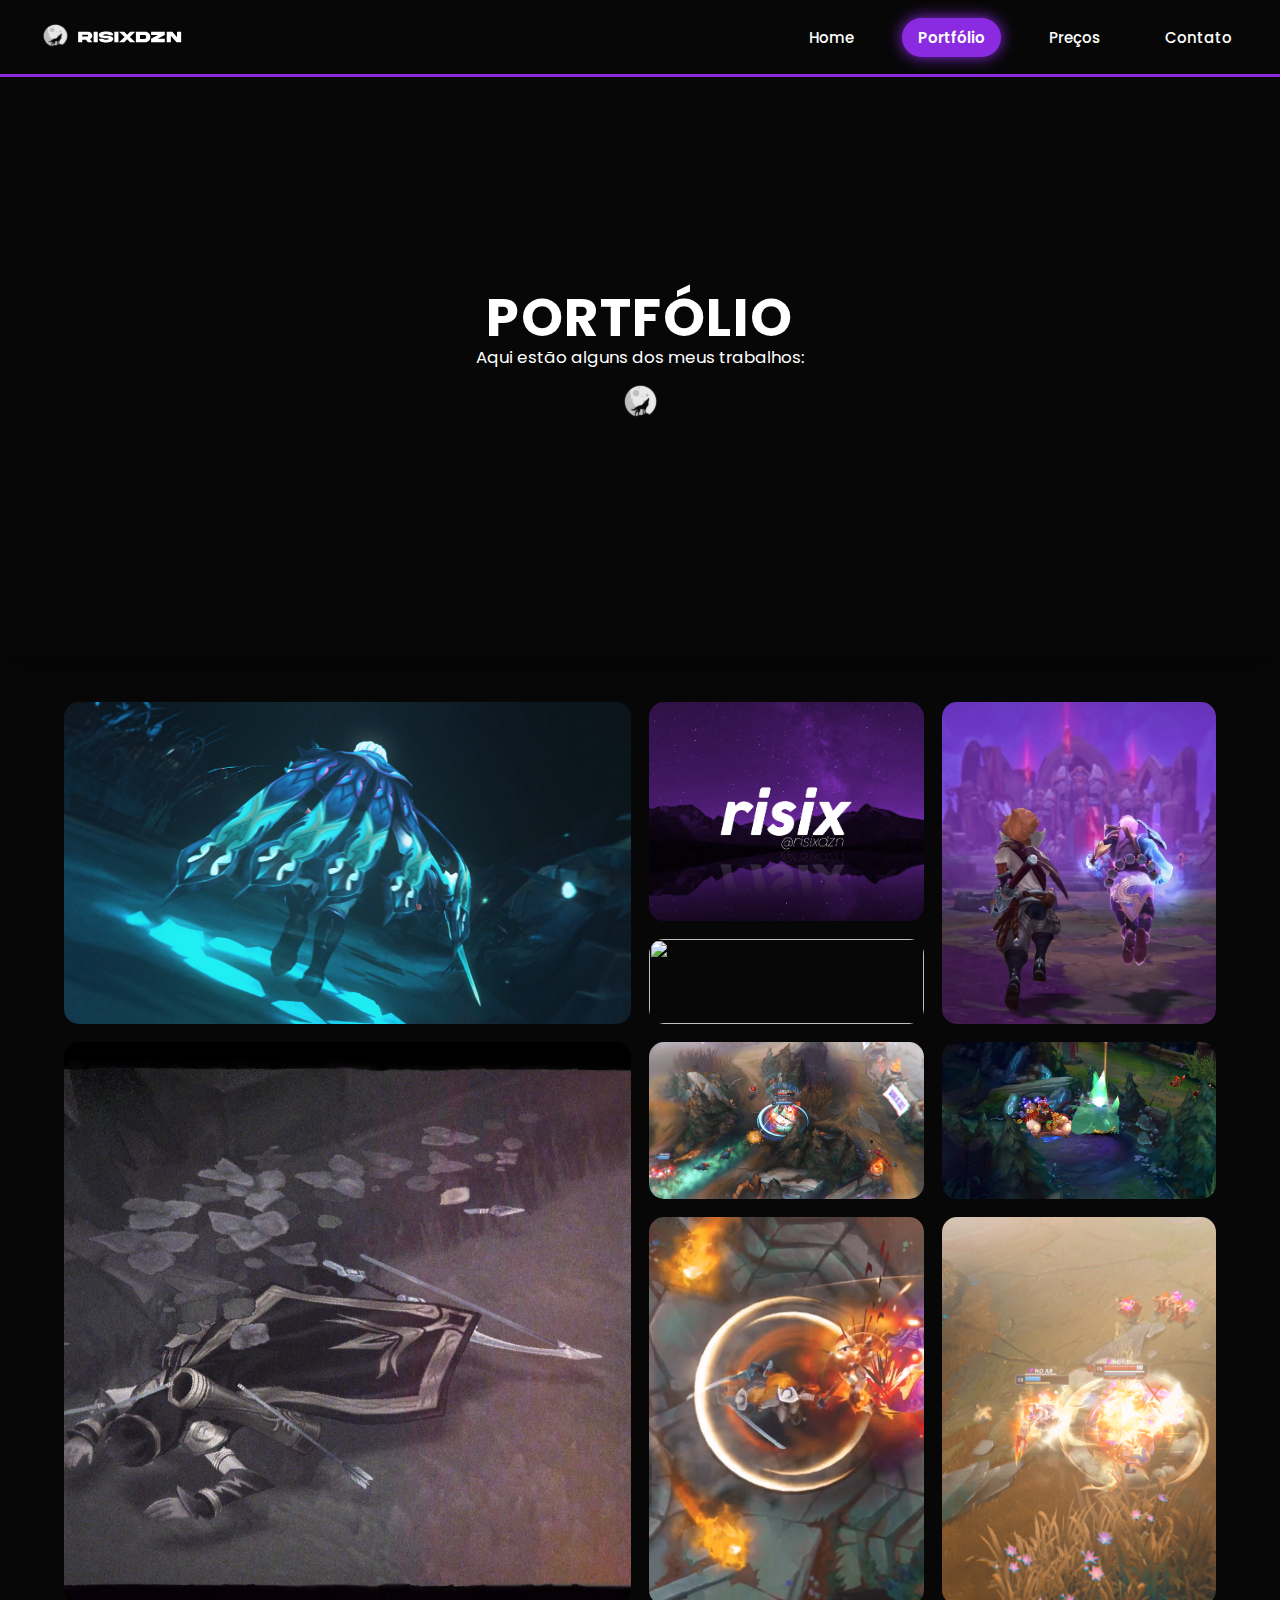
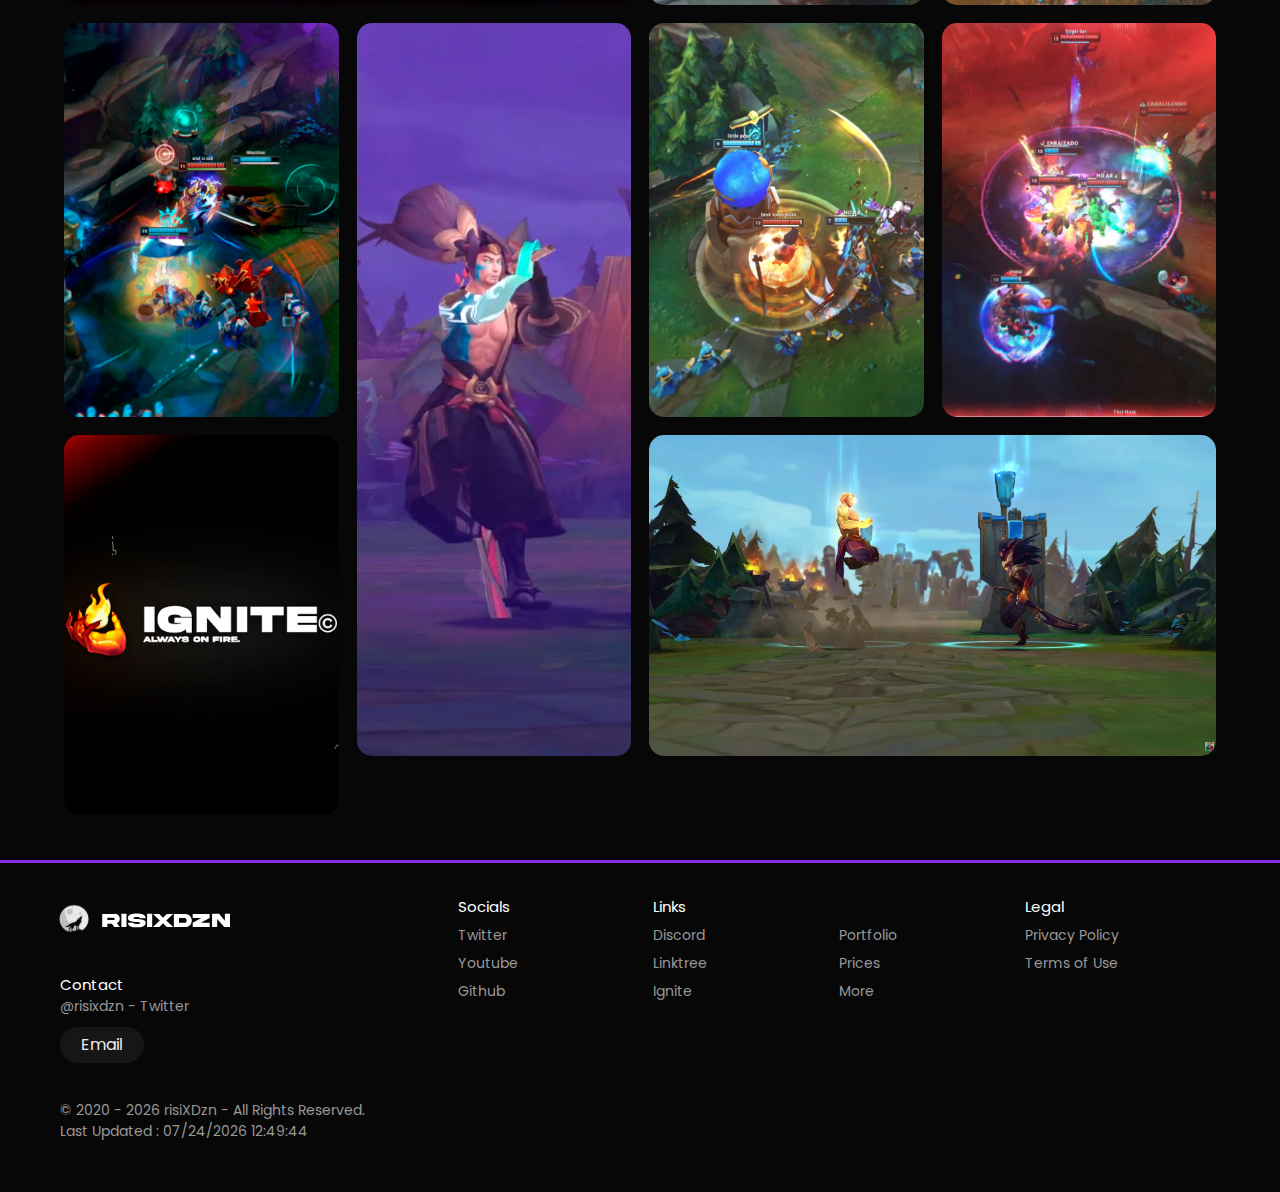
==== index.html @ 8a3dd675 "portfolio full" ====
<!DOCTYPE html>
<html lang="en">
<head>
    <meta charset="UTF-8" />
    <meta name="viewport" content="width=device-width, initial-scale=1.0" />
    <title>Portfolio - Ricardo Amorim</title>
    <link rel="shortcut icon" type="image/png" href="Imgs-portfolio/favicon.png">
    <link rel="stylesheet" href="portfoliostyle.css"/>
    <link rel="stylesheet" href="https://cdnjs.cloudflare.com/ajax/libs/ionicons/2.0.1/css/ionicons.min.css">
    <script src="https://kit.fontawesome.com/53a67ba7bc.js" crossorigin="anonymous"></script>
</head>
<body>

  <!--nav-->
	<header>
        <nav>
            <div class="container">
                <img class="headerimg" src="Imgs-portfolio/Logo.svg">
    
                <div class="menu">
                    <a href="https://risixdzn.github.io/home">Home</a>
                    <a href="https://risixdzn.github.io/portfolio.html" class="is-active">Portfólio</a>
                    <a href="#">Preços</a>
                    <a href="https://twitter.com/risixdzn" target="_blank">Contato</a>
                </div>
                                
                <button class="hamburger">
                    <span></span>
                    <span></span>
                    <span></span>
                </button>
            </div>        
        </nav>  
    </header>

    <nav class="mobile-nav">
        <a href="https://risixdzn.github.io/home">Home</a>
        <a href="https://risixdzn.github.io/portfolio">Portfólio</a>
        <a href="#">Preços</a>
        <a href="https://twitter.com/risixdzn" target="_blank">Contato</a>
    </nav>   

    <script src="main.js"></script> 	

  <!--title-->  
	<div class="main">		
    <div class="titleportfolio">
      <div class="titleportfolio-width">
        <h1>PORTFÓLIO</h1>
        <p>Aqui estão alguns dos meus trabalhos:</p>
        <img class="logo-gallery" src="Imgs-portfolio/logolua.svg">
      </div>      
    </div>   
		
    <!--gallery-->
    <div class="gallery">
			<div class="img">	        
          <img src="Imgs-portfolio/imgs-update/talon.png"/>	

      <div class="img-overlay">                    
          <div class="img-description">           
              <a class="titulo-imgdesc" href="../portfolio/pages/talon.html">Clip&nbspPara&nbspTwitter&nbsp-&nbspCompleto</a>                                          
          </div>
      </div>	
			</div>

			<div class="img">
				<img src="Imgs-portfolio/imgs-update/intro.png" />
				
        <div class="img-overlay">                    
          <div class="img-description">           
              <a class="titulo-imgdesc" href="../portfolio/pages/intro.html">Intro&nbspde&nbspDivulgação</a>                                          
          </div>
        </div>	
			</div>
			<div class="img">
				<img src="Imgs-portfolio/imgs-update/buzzkill.png" />

				<div class="img-overlay">                    
          <div class="img-description">           
              <a class="titulo-imgdesc" href="../portfolio/pages/buzzkill.html">Lee&nbspSin&nbspx&nbspYasuo&nbspMontage</a>                                          
          </div>
        </div>	
			</div>
			<div class="img">
				<img src="Imgs-portfolio/imgs-update/ignite.png"/>

				<div class="img-overlay">                    
          <div class="img-description">           
              <a class="titulo-imgdesc" href="../portfolio/pages/ignite.html">Ignite</a>                                          
          </div>
        </div>	
			</div>
			<div class="img">
				<img src="Imgs-portfolio/imgs-update/leeashe.png" />

				<div class="img-overlay">                    
          <div class="img-description">           
              <a class="titulo-imgdesc" href="../portfolio/pages/leeashe.html">Clip&nbspcom&nbspOverlays</a>                                          
          </div>
        </div>
			</div>
			<div class="img">
				<img src="Imgs-portfolio/imgs-update/cleansad.png" />

				<div class="img-overlay">                    
          <div class="img-description">           
              <a class="titulo-imgdesc" href="../portfolio/pages/cleansad.html">Montage&nbsp-&nbspClean</a>                                          
          </div>
        </div>
			</div>
			<div class="img">
				<img src="Imgs-portfolio/imgs-update/gameplay.png" />

				<div class="img-overlay">                    
          <div class="img-description">           
              <a class="titulo-imgdesc" href="../portfolio/pages/gameplay.html">Gameplay</a>                                          
          </div>
        </div>
			</div>
			<div class="img">
				<img src="Imgs-portfolio/imgs-update/twitterclean.png" />

				<div class="img-overlay">                    
          <div class="img-description">           
              <a class="titulo-imgdesc" href="../portfolio/pages/twitterclean.html">Twitter&nbsp-&nbspClean</a>                                          
          </div>
        </div>
			</div>
			<div class="img">
				<img src="Imgs-portfolio/imgs-update/cutsmata2cortado.png" />

				<div class="img-overlay">                    
          <div class="img-description">           
              <a class="titulo-imgdesc" href="../portfolio/pages/cutsmata2.html">Twitter&nbspClip&nbsp-&nbspCompleto</a>                                          
          </div>
        </div>
			</div>
			<div class="img">
				<img src="Imgs-portfolio/imgs-update/redzed cortado.png" />

				<div class="img-overlay">                    
          <div class="img-description">           
              <a class="titulo-imgdesc" href="../portfolio/pages/redzed.html">Twitter&nbsp-&nbspClip&nbspHardtrap</a>                                          
          </div>
        </div>
			</div>
			<div class="img">
				<img src="Imgs-portfolio/imgs-update/yungbudacortado.png" />

				<div class="img-overlay">                    
          <div class="img-description">           
              <a class="titulo-imgdesc" href="../portfolio/pages/yungbuda.html">Highlights&nbsp-&nbspClean</a>                                          
          </div>
        </div>
			</div>
			<div class="img">
				<img src="Imgs-portfolio/imgs-update/brek cortado.png" />

				<div class="img-overlay">                    
          <div class="img-description">           
              <a class="titulo-imgdesc" href="../portfolio/pages/brek2min.html">Montage&nbsp-&nbspClean&nbsp2m</a>                                          
          </div>
        </div>
			</div>
			<div class="img">
				<img src="Imgs-portfolio/imgs-update/blueberries.png" />

				<div class="img-overlay">                    
          <div class="img-description">           
              <a class="titulo-imgdesc" href="../portfolio/pages/blueberries.html">Highlights&nbsp-&nbspClean</a>                                          
          </div>
        </div>
			</div>
			<div class="img">
				<img src="Imgs-portfolio/imgs-update/linzcortado.png" />

				<div class="img-overlay">                    
          <div class="img-description">           
              <a class="titulo-imgdesc" href="../portfolio/pages/linz.html">Montage&nbsp-&nbspClean&nbsp2m</a>                                          
          </div>
        </div>
			</div>
			<div class="img">
				<img src="Imgs-portfolio/imgs-update/identigniteCortado.png" />

				<div class="img-overlay">                    
          <div class="img-description">           
              <a class="titulo-imgdesc" href="../portfolio/pages/identignite.html">Ident&nbsp-&nbspClean</a>                                          
          </div>
        </div>
			</div>
		</div>
	</div>

  <!-- footer -->

  <footer class="footer">
    <div class="footer__addr">
      <img class="imgfooter" src="Imgs-portfolio/Logo.svg" alt="risiXDzn©">
          
      <h2>Contact</h2>
      
      <address>
        @risixdzn - Twitter <i class="fa fa-twitter"></i><br>
            
        <a class="footer__btn" href="mailto:contatorisix@gmail.com">Email</a>
      </address>
    </div>
    
    <ul class="footer__nav">
      <li class="nav__item">
        <h2 class="nav__title">Socials</h2>
  
        <ul class="nav__ul">
          <li>
            <i class="fa fa-twitter"></i><a href="https://twitter.com/risixdzn" target="_blank">  Twitter</a>
          </li>
  
          <li>
            <i class="fa fa-youtube"></i><a href="https://www.youtube.com/channel/UCNe8csUeNdFj8psI4Ydz3KQ" target="_blank">  Youtube</a>
          </li>
              
          <li>
            <i class="fa fa-github"></i><a href="https://github.com/risixdzn" target="_blank">  Github</a>
          </li>
        </ul>
      </li>
      
      <li class="nav__item nav__item--extra">
        <h2 class="nav__title">Links</h2>
        
        <ul class="nav__ul nav__ul--extra">
          <li>
            <i class="fa-brands fa-discord"></i><a href="https://discord.gg/invite/8nvG4Ng3Sr" target="_blank">  Discord</a>
          </li>
          
          <li>
            <i class="fa-solid fa-tree"></i><a href="https://linktr.ee/risiXDzn">  Linktree</a>
          </li>
          
          <li>
            <i class="fa-solid fa-fire-flame-curved"></i></i><a href="https://twitter.com/ignitelolbr">  Ignite</a>
          </li>
          
          <li>
            <i class="fa-solid fa-book"></i><a href="https://risixdzn.github.io/portfolio">  Portfolio</a>
          </li>
          
          <li>
            <i class="fa-brands fa-bitcoin"></i><a href="#">  Prices</a>
          </li>
          
          <li>
            <i class="fa-solid fa-plus"></i><a href="#">  More</a>
          </li>
        </ul>
      </li>
      
      <li class="nav__item">
        <h2 class="nav__title">Legal</h2>
        
        <ul class="nav__ul">
          <li>
            <a href="https://www.privacypolicygenerator.info/live.php?token=VXlY9cJBSzZf07msPmkQh5xkyJBiWQnI">Privacy Policy</a>
          </li>
          
          <li>
            <a href="https://www.termsandconditionsgenerator.com/live.php?token=h1RxlxoUbOGpxW5FpBzpbRnW6Fr6gvZm">Terms of Use</a>
          </li>
          
          
        </ul>
      </li>
    </ul>
    
    <div class="legal">
      <script>
          document.write('&copy;' );
          document.write(' 2020 - ');
          document.write(new Date().getFullYear());
          document.write(' risiXDzn - All Rights Reserved.');
          document.write('<br/>Last Updated : ');
          document.write(document.lastModified);
      </script>              
    </div>
  </footer>

  <!-- footer end -->
</body>
</html>
---- portfoliostyle.css ----
@import url('https://fonts.googleapis.com/css2?family=Montserrat:wght@300;400&family=Poppins:wght@100;200;300;400;500;600;700;800;900&display=swap');
@import url('http://fonts.cdnfonts.com/css/akira-expanded');
@import url(//db.onlinewebfonts.com/c/ebb6d1e1e9255ac9ac77ce9793f6676d?family=Lulo+Clean);

*{
	margin:0;
	padding:0;	
}

:root{
    --primary: 	#8A2BE2;
    --primary-light:#8400ff71;
    --primary-dark: #11051b;
    --light: #EEEEEE;
    --dark: #070707;
    --dark2: #0c0c0c;
    --dark3: #161616;
}

* {
    margin: 0;
    padding: 0;
    box-sizing: border-box;
    
}

.container{
    max-width: 1280px;
    margin: 0 auto;
    display: flex;
    align-items: center;
    justify-content: space-between;
}

.headerimg{
    width: 150px;
}

.body{	
    position: relative;     
}

html body{
    max-width: 100%;
    overflow-x: hidden; 
	background-position: fixed;
	background-position: center;
    background-size: auto;
    background-repeat: no-repeat; 
	background-color: var(--dark);
	           
}

/*navbar*/

nav{
    position: fixed;
    top: 0;
    left: 0;
    right: 0;
    z-index: 99;
    background-color: var(--dark);
    padding: 15px 32px;
    border-bottom: 3px solid var(--primary)
}

.hamburger{
    display: block;
    position: relative;
    z-index: 1;

    user-select: none;

    appearance: none;
    border: none;
    outline: none;
    background: none;
    cursor: pointer;
}

.hamburger span{
    display: block;
    width: 33px;
    height: 4px;
    margin-bottom: 5px;
    position: relative;
    background-color: var(--light);
    border-radius: 6px;
    z-index: 1;

    transform-origin: 0 0;

    transition: 0.4s;
}

.hamburger:hover span:nth-child(2) {
    transform: translateX(10px);
    background-color: var(--primary);
}

.hamburger.is-active span:nth-child(1) {
    transform: translate(0px, -2px) rotate(45deg);
}

.hamburger.is-active span:nth-child(2) {
    opacity: 0;
    transform: translateX(15px);
}

.hamburger.is-active span:nth-child(3) {
    transform: translate(-3px, 3px) rotate(-45deg);
}

.hamburger.is-active:hover span {
    background-color: var(--primary);
}

.mobile-nav {    
    font-weight: 400;
    font-family: 'Poppins';
    font-style: normal;  
    position: fixed;
    top: 0;
    left: 100%;
    width: 100%;
    min-height: 100vh;
    display: block;
    z-index: 98;
    background-color: #212121d7;
    padding-top: 120px;      
    transition: 0.4s;   
}

.mobile-nav.is-active{
    left: 0;
}

.mobile-nav a{    
    display: block;
    width: 100%;
    max-width: 200px;
    margin: 0 auto 16px;
    text-align: center;        
    padding: 12px 16px;
    border-radius: 1px;
    background-color: #501888;
    transition: 0.4s;
    border-radius: 10px;

    color: #fff;
    text-decoration: none;   
    
    box-shadow: 0 0 0em var(--primary);
}

.mobile-nav a:hover{
    background-color: #6a21b3;
    box-shadow: 0 0 1em var(--primary);    
}

.menu{
    font-weight: 400;
    font-family: 'Poppins';
    font-style: normal;  
    font-size: 15px;
    display: none;
    flex: 1 1 0%;
    justify-content: flex-end;
    margin: 0 -16px;    
}

.menu a {
    color: #fff;
    margin: 0 16px;
    font-weight: 500;	
    text-decoration: none;
    transition: 0.4s;
    padding: 8px 16px;
    border-radius: 99px;
    box-shadow: 0 0 0em var(--primary);
}

.menu a.is-active{
    background-color: var(--primary);
    font-weight: 600;   
    box-shadow: 0 0 1em var(--primary);
}

.menu a:hover{
    background-color: var(--primary);    
}

.titleportfolio{         
    display: flex;
    justify-content: center;
    align-items: center;
    margin-top: -10vh;
    background-color: var(--dark);
    background-image: url(Imgs-portfolio/BG-Rloop-10sloop-cpct.gif);
    height: 70vh;
    color: #fff;    
    z-index: 101;    
    background-position: center;
    background-size: auto;
    background-repeat: no-repeat;  
    box-shadow: 0 0 2em rgba(0, 0, 0, 0.575);    
} 

.main{
	animation: transitionIn 0.75s;
  position: relative;
	margin-top: 13vh;
	height: 100%;
	width: 100%;
}
.main h1{
	position: relative;
	height: auto;
	width: 550px;
	left: 50%;
	font-family: 'Poppins';	
	transform: translateX(-50%);
	margin:5% 0 2% 0;
	text-align: center;
	font-size: 3.8em;
	font-weight: 700;
	letter-spacing: 1.5px;
	color:#ffffff;	
}



.main p{
	position: relative;
	height: auto;
	margin-top: -25px;
	width: 100%;
	font-family: 'Poppins';
	text-align: center;
	font-weight: 400;
	font-size: 1.2em;
	letter-spacing: 0px;
	color: rgb(255, 255, 255);
}

.logo-gallery{
	display: block;
  	margin-left: auto;
  	margin-right: auto;
}

.main .gallery{
	animation: transitionIn 0.75s;
  position: relative;
	height: auto;
	width: 90%;
	margin: auto;
	padding: 45px 0;
	display: grid;
	grid-template-columns: auto auto auto auto; /*i write auto four time because we want four rows*/
	grid-gap: 2vh;
	grid-auto-flow: dense;
}
.main .gallery .img{
	position: relative;
	height: 100%;
	width: 100%;
	overflow: hidden;	
	border-radius: 15px;
}


.main .gallery .img:first-child{
	grid-column-start: span 2;
	grid-row-start: span 2;
}
.main .gallery .img:nth-child(2n+3){
	grid-row-start: span 2;
}
.main .gallery .img:nth-child(4n+5){
	grid-column-start: span 2;
	grid-row-start: span 2;
}
.main .gallery .img:nth-child(6n+7){
	grid-row-start: span 1;
}
.main .gallery .img:nth-child(8n+9){
	grid-column-start: span 1;
	grid-row-start: span 1;
}

.main .gallery .img img{	
	height: 100%;
	width: 100%;
	object-fit: cover;	
	border-radius: 2px;
	transition: 0.3s ease-in-out;	
    filter: brightness(100%)		
}

.main .gallery .img:hover img{
    filter: brightness(50%)
}

.main .gallery .img .img-overlay{
	padding: 100%;
	transition: 0.5s;
	opacity: 0%;
}

.main .gallery .img .img-overlay:hover{	
	opacity: 100%;
}

.img-overlay{	
  font-family: 'Poppins';    
	font-size: 30px;
	color: #fff;
  font-weight: 00;
	filter: drop-shadow(0 0 5px rgba(0, 0, 0, 0.226));
	position: absolute;	
	float: left;
	top: 50%;
	left: 50%;
	transform: translate(-50%, -50%);
	opacity: 100%;	
}

.titulo-imgdesc{
    text-decoration: none;
    color: #fff;
    padding-top: 100vh;
    padding-bottom: 100vh;
    padding-left: 100vw;
    padding-right: 100vw;
}

/*footer start*/

*, *:before, *:after {
    box-sizing: border-box;
  }
  
  html {
    font-size: 100%;
  }
  
  body {
    font-family: acumin-pro, system-ui, sans-serif;
    margin: 0;
    display: grid;
    grid-template-rows: auto 1fr auto;
    font-size: 14px;
    background-color: #f4f4f4;
    align-items: start;
    min-height: 100vh;
  }
  
  .footer {
    display: flex;
    flex-flow: row wrap;
    padding: 30px 60px 50px 60px;
    color: #fff;
    background-color: var(--dark);
    border-top: 3px solid var(--primary);
    font-family: Poppins;
  }
  
  .footer > * {
    flex:  1 100%;
  }

  .imgfooter{
      margin-left: -15px;
  }
  
  .footer__addr {
    margin-right: 1.25em;
    margin-bottom: 2em;
  }
  
  .footer__logo {
    font-family: 'Pacifico', cursive;
    font-weight: 400;
    text-transform: lowercase;
    font-size: 1.5rem;
  }
  
  .footer__addr h2 {
    margin-top: 1.3em;
    font-size: 15px;
    font-weight: 400;
  }
  
  .nav__title {
    font-weight: 400;
    font-size: 15px;
  }
  
  .footer address {
    font-style: normal;
    color: #999;
  }
  
  .footer__btn {
    display: flex;
    align-items: center;
    justify-content: center;
    height: 36px;
    max-width: max-content;
    background-color: var(--dark3);
    border-radius: 100px;
    color: var(--light);
    line-height: 0;
    margin: 0.6em 0;
    font-size: 1rem;
    padding: 0 1.3em;
  }
  
  .footer ul {
    list-style: none;
    padding-left: 0;
  }
  
  .footer li {
    line-height: 2em;
  }
  
  .footer a {
    text-decoration: none;
  }
  
  .footer__nav {
    display: flex;
      flex-flow: row wrap;
  }
  
  .footer__nav > * {
    flex: 1 50%;
    margin-right: 1.25em;
  }
  
  .nav__ul a {
    color: #999;
  }
  
  .nav__ul--extra {
    column-count: 2;
    column-gap: 1.25em;
  }
  
  .legal {
    display: flex;
    flex-wrap: wrap;
    color: #999;
  }
    
  .legal__links {
    display: flex;
    align-items: center;
  }
  
  .heart {
    color: #2f2f2f;
  }
  
  @media screen and (min-width: 24.375em) {
    .legal .legal__links {
      margin-left: auto;
    }
  }
  
  @media screen and (min-width: 40.375em) {
    .footer__nav > * {
      flex: 1;
    }
    
    .nav__item--extra {
      flex-grow: 2;
    }
    
    .footer__addr {
      flex: 1 0px;
    }
    
    .footer__nav {
      flex: 2 0px;
    }
  }

/*footer end*/


@media only screen and (max-width: 768px){
	.main h1{
		font-size: 3em;
		width: 400px;
        line-height: 50px;
	}
	.main p{
		font-size: 1.2em;
	}
	.main .gallery{
		display: grid;
		
		grid-template-columns: auto auto auto;
	}
}
@media only screen and (max-width: 430px){
	.main h1{
		font-size: 1.2em;
		width: 300px;
	}
	.main p{
		font-size: 0.89em;
		
	}
	.main .gallery{
		display: block;
	}
	.main .gallery .img{
		display: block;
		width: 100%;
		height: 100%;
		margin:2% 0;
	}
	.main .gallery .img img{
		display: block;
		filter: brightness(1) grayscale(0);
	}
}

/*hamburger responsive */

@media (min-width: 760px) {
    .hamburger {
        display: none;
    }
    .menu{
        display: flex;
    }       
}

/* other responsive */
@media screen and (max-width:760px){
	.main p{
		margin-top: 5px;
	}

	.main .gallery{
		grid-gap: 1vh;
	}

    .img-overlay{
        font-size: 20px;
    }
}

@keyframes transitionIn{
  from{
      opacity: 0;
      transform: rotateX(-10deg);
  }

  to{
      opacity: 1;
      transform: rotateX(0);
  }
}
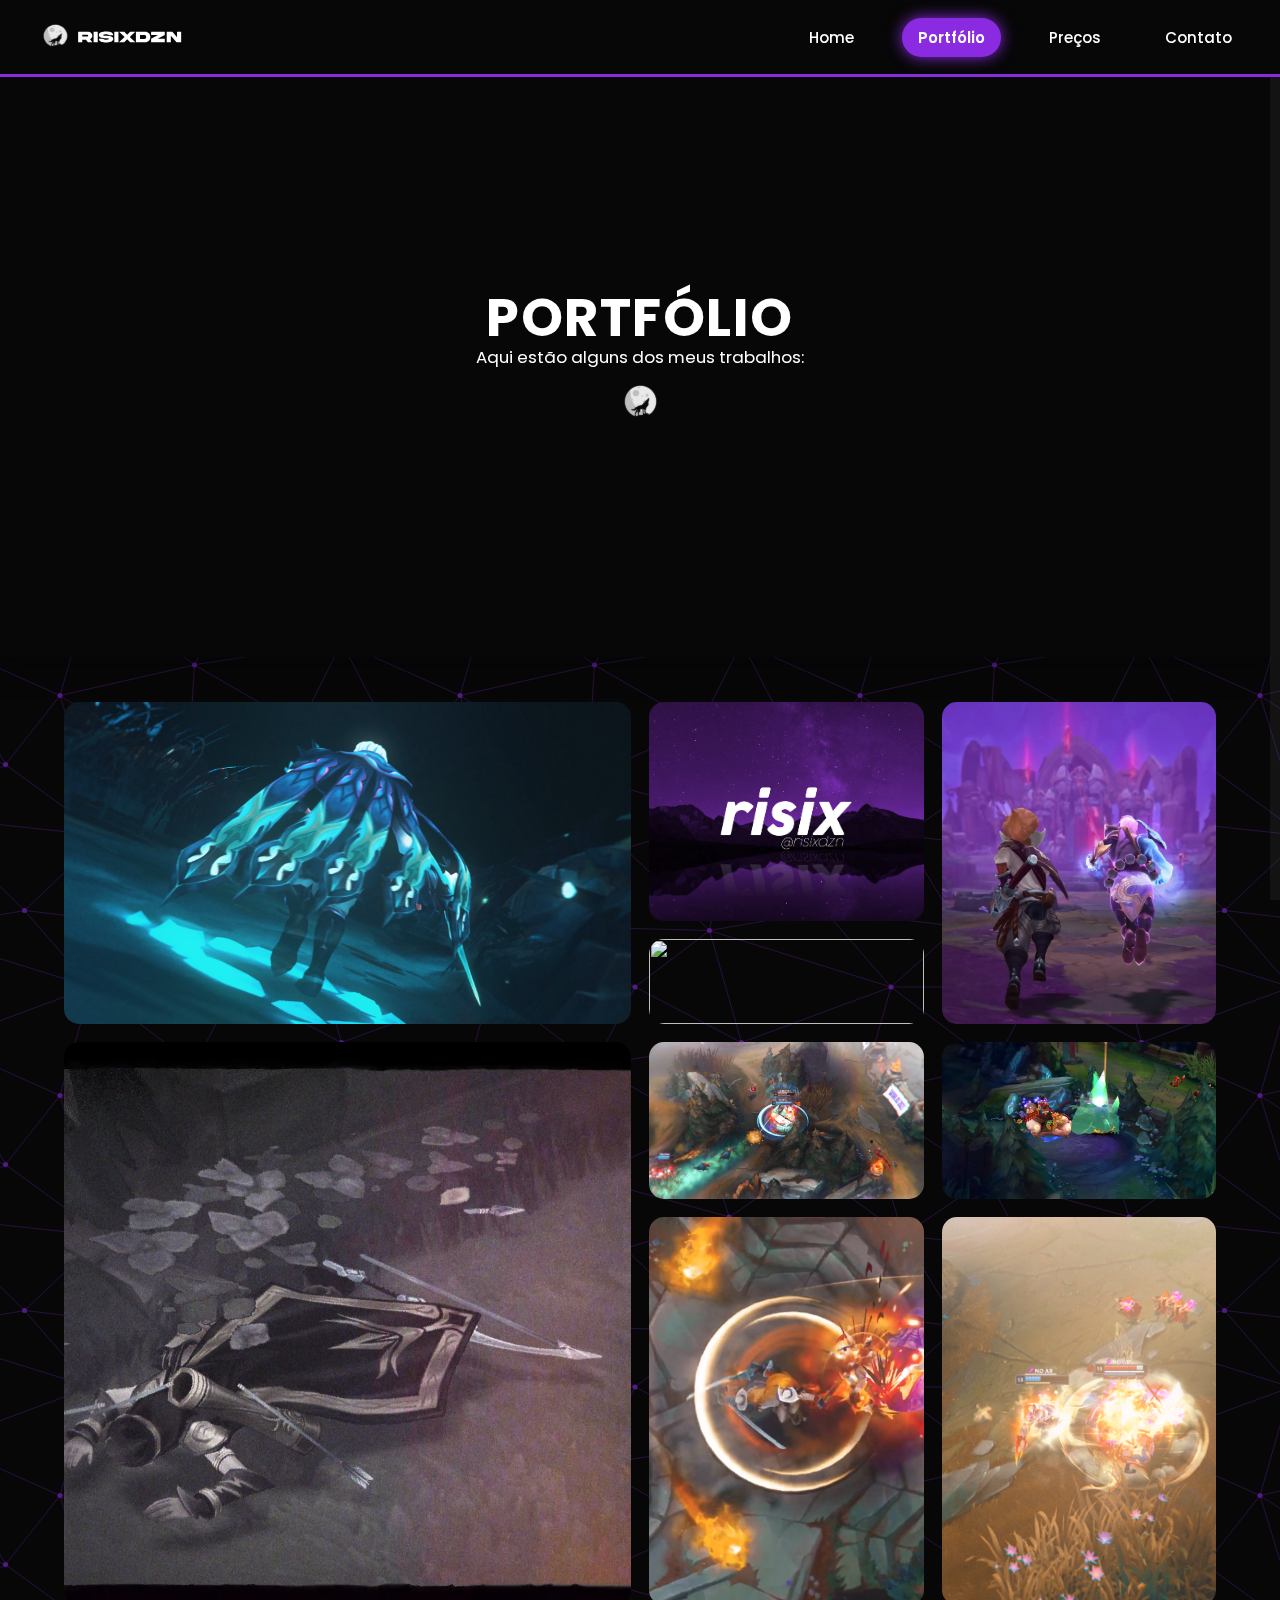
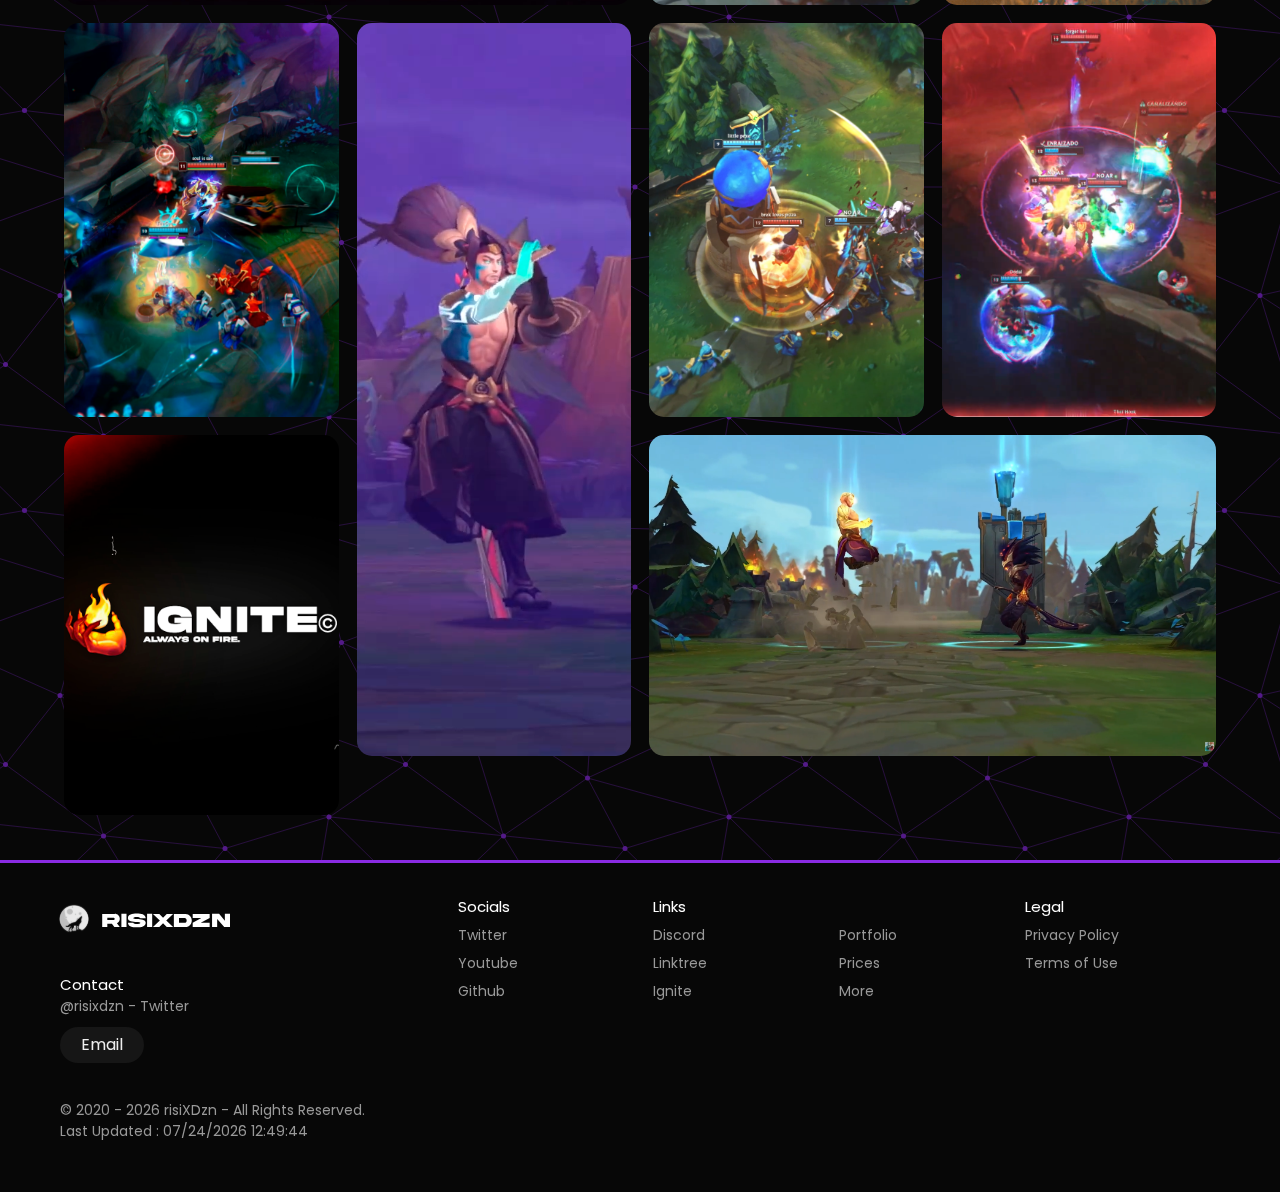
==== commit 3ca286c2: "loading / progressbar" ====
--- a/index.html
+++ b/index.html
@@ -8,6 +8,13 @@
     <link rel="stylesheet" href="portfoliostyle.css"/>
     <link rel="stylesheet" href="https://cdnjs.cloudflare.com/ajax/libs/ionicons/2.0.1/css/ionicons.min.css">
     <script src="https://kit.fontawesome.com/53a67ba7bc.js" crossorigin="anonymous"></script>
+
+    <meta property='og:title' content='Portfolio - Ricardo Amorim'/>
+    <meta property='og:image' content='https://i.ibb.co/YbmqhTb/imagem-2022-04-23-183013751.png'/>
+    <meta property='og:description' content='Editor de Vídeos. Experiente em Premiere, After Effects e Photoshop.'/>    
+    <meta property='og:url' content='https://risixdzn.github.io/portfolio/'/>
+    <meta property='og:image:width' content='1200' />
+    <meta property='og:image:height' content='627' />
 </head>
 <body>
 
@@ -31,16 +38,60 @@
                 </button>
             </div>        
         </nav>  
-    </header>
-
-    <nav class="mobile-nav">
+  </header>
+
+  <nav class="mobile-nav">
         <a href="https://risixdzn.github.io/home">Home</a>
         <a href="https://risixdzn.github.io/portfolio">Portfólio</a>
         <a href="#">Preços</a>
         <a href="https://twitter.com/risixdzn" target="_blank">Contato</a>
-    </nav>   
-
-    <script src="main.js"></script> 	
+  </nav>   
+
+  <script src="main.js"></script> 	
+  
+  <!--progressbar-->
+  
+  <div id="progressbar"></div>
+  <div id="scrollpath"></div>
+  <div id="percent"></div>  
+  <script type="text/javascript">
+    var percent = document.getElementById("progressbar");
+    var percent = document.getElementById("percent");
+
+    window.onscroll = function(){ 
+      var totalHeight = document.body.scrollHeight - window.innerHeight;
+      var progress = (window.pageYOffset / totalHeight) * 100;
+      progressbar.style.height = progress + "%";
+    }
+  </script>
+
+  <!--progressbarend-->
+
+  <!--backtop-->
+
+  <a href="#" class="to-top">
+    <i class="fas fa-chevron-up"></i>
+  </a>
+
+  <!--backtopend-->
+
+  <!--preloaderstart-->
+
+  <section id="preloadersec">
+    <div id="preloader">
+      <div class="spinner"></div>
+      <h1 class="loadtext">Carregando...</h1>
+    </div>
+  </section>  
+  <script type="text/javascript">
+    
+    var loader = document.getElementById("preloadersec");
+
+    window.addEventListener("load", function(){
+      loader.style.display = "none";
+    })
+
+  </script>
 
   <!--title-->  
 	<div class="main">		
--- a/portfoliostyle.css
+++ b/portfoliostyle.css
@@ -1,570 +1,749 @@
-@import url('https://fonts.googleapis.com/css2?family=Montserrat:wght@300;400&family=Poppins:wght@100;200;300;400;500;600;700;800;900&display=swap');
-@import url('http://fonts.cdnfonts.com/css/akira-expanded');
+@import url("https://fonts.googleapis.com/css2?family=Montserrat:wght@300;400&family=Poppins:wght@100;200;300;400;500;600;700;800;900&display=swap");
+@import url("http://fonts.cdnfonts.com/css/akira-expanded");
 @import url(//db.onlinewebfonts.com/c/ebb6d1e1e9255ac9ac77ce9793f6676d?family=Lulo+Clean);
 
-*{
-	margin:0;
-	padding:0;	
-}
-
-:root{
-    --primary: 	#8A2BE2;
-    --primary-light:#8400ff71;
-    --primary-dark: #11051b;
-    --light: #EEEEEE;
-    --dark: #070707;
-    --dark2: #0c0c0c;
-    --dark3: #161616;
-}
-
 * {
-    margin: 0;
-    padding: 0;
-    box-sizing: border-box;
-    
-}
-
-.container{
-    max-width: 1280px;
-    margin: 0 auto;
-    display: flex;
-    align-items: center;
-    justify-content: space-between;
-}
-
-.headerimg{
-    width: 150px;
-}
-
-.body{	
-    position: relative;     
-}
-
-html body{
-    max-width: 100%;
-    overflow-x: hidden; 
-	background-position: fixed;
-	background-position: center;
-    background-size: auto;
-    background-repeat: no-repeat; 
-	background-color: var(--dark);
-	           
+  margin: 0;
+  padding: 0;
+}
+
+:root {
+  --primary: #8a2be2;
+  --primary-opaque: #6811ba;
+  --primary-light: #8400ff71;
+  --primary-dark: #11051b;
+  --light: #eeeeee;
+  --dark: #070707;
+  --dark2: #0c0c0c;
+  --dark3: #161616;
+}
+
+* {
+  margin: 0;
+  padding: 0;
+  box-sizing: border-box;
+}
+
+.container {
+  max-width: 1280px;
+  margin: 0 auto;
+  display: flex;
+  align-items: center;
+  justify-content: space-between;
+}
+
+.headerimg {
+  width: 150px;
+}
+
+.body {
+  position: relative;
+}
+
+html {
+  scroll-behavior: smooth;
+}
+
+
+html body {
+  max-width: 100%;
+  overflow-x: hidden;
+  background-position: fixed;
+  background-position: center;
+  background-size: auto;  
+  background-color: #070707;
+  background-image: url(Imgs-portfolio/endless-constellation.svg);
 }
 
 /*navbar*/
 
-nav{
-    position: fixed;
-    top: 0;
-    left: 0;
-    right: 0;
-    z-index: 99;
-    background-color: var(--dark);
-    padding: 15px 32px;
-    border-bottom: 3px solid var(--primary)
-}
-
-.hamburger{
+nav {
+  position: fixed;
+  top: 0;
+  left: 0;
+  right: 0;
+  z-index: 99;
+  background-color: var(--dark);
+  padding: 15px 32px;
+  border-bottom: 3px solid var(--primary);
+}
+
+.hamburger {
+  display: block;
+  position: relative;
+  z-index: 1;
+
+  user-select: none;
+
+  appearance: none;
+  border: none;
+  outline: none;
+  background: none;
+  cursor: pointer;
+}
+
+.hamburger span {
+  display: block;
+  width: 33px;
+  height: 4px;
+  margin-bottom: 5px;
+  position: relative;
+  background-color: var(--light);
+  border-radius: 6px;
+  z-index: 1;
+
+  transform-origin: 0 0;
+
+  transition: 0.4s;
+}
+
+.hamburger:hover span:nth-child(2) {
+  transform: translateX(10px);
+  background-color: var(--primary);
+}
+
+.hamburger.is-active span:nth-child(1) {
+  transform: translate(0px, -2px) rotate(45deg);
+}
+
+.hamburger.is-active span:nth-child(2) {
+  opacity: 0;
+  transform: translateX(15px);
+}
+
+.hamburger.is-active span:nth-child(3) {
+  transform: translate(-3px, 3px) rotate(-45deg);
+}
+
+.hamburger.is-active:hover span {
+  background-color: var(--primary);
+}
+
+.mobile-nav {
+  font-weight: 400;
+  font-family: "Poppins";
+  font-style: normal;
+  position: fixed;
+  top: 0;
+  left: 100%;
+  width: 100%;
+  min-height: 100vh;
+  display: block;
+  z-index: 98;
+  background-color: #212121d7;
+  padding-top: 120px;
+  transition: 0.4s;
+}
+
+.mobile-nav.is-active {
+  left: 0;
+}
+
+.mobile-nav a {
+  display: block;
+  width: 100%;
+  max-width: 200px;
+  margin: 0 auto 16px;
+  text-align: center;
+  padding: 12px 16px;
+  border-radius: 1px;
+  background-color: #501888;
+  transition: 0.4s;
+  border-radius: 10px;
+
+  color: #fff;
+  text-decoration: none;
+
+  box-shadow: 0 0 0em var(--primary);
+}
+
+.mobile-nav a:hover {
+  background-color: #6a21b3;
+  box-shadow: 0 0 1em var(--primary);
+}
+
+.menu {
+  font-weight: 400;
+  font-family: "Poppins";
+  font-style: normal;
+  font-size: 15px;
+  display: none;
+  flex: 1 1 0%;
+  justify-content: flex-end;
+  margin: 0 -16px;
+}
+
+.menu a {
+  color: #fff;
+  margin: 0 16px;
+  font-weight: 500;
+  text-decoration: none;
+  transition: 0.4s;
+  padding: 8px 16px;
+  border-radius: 99px;
+  box-shadow: 0 0 0em var(--primary);
+}
+
+.menu a.is-active {
+  background-color: var(--primary);
+  font-weight: 600;
+  box-shadow: 0 0 1em var(--primary);
+}
+
+.menu a:hover {
+  background-color: var(--primary);
+}
+/*navend*/
+
+/*progressbar*/
+
+::-webkit-scrollbar{
+  width: 0;
+}
+
+#progressbar {
+  position: fixed;
+  top: 0;
+  right: 0;
+  width: 10px;  
+  background: linear-gradient(to bottom, var(--primary),var(--primary-opaque));
+  z-index: 95;
+}
+
+#progressbar:before{
+  content: '';
+  position:absolute;
+  top: 0;
+  left: 0;
+  width: 100%;
+  height: 100%;
+  background: linear-gradient(to bottom, var(--primary),var(--primary-opaque));
+  filter: blur(10px);
+}
+
+#progressbar:after{
+  filter: blur(30px);
+}
+
+#scrollpath{
+  position: fixed;
+  top: 0;
+  right: 0;
+  width: 10px;
+  height: 100%;
+  background: rgb(255, 255, 255,0.05);
+  z-index: 94;
+}
+
+/*progressbarend*/
+
+/*gotop btn start*/
+
+.to-top{
+  background-color: var(--dark3);
+  position: fixed;
+  z-index: 99;
+  bottom: 16px;
+  right: 32px;
+  height: 50px;
+  width: 50px;
+  border-radius: 50%;
+  display: flex;
+  align-items: center;
+  justify-content: center;  
+  color: #fff;
+  pointer-events: none;
+  opacity: 0;  
+  font-size: 18px;
+  z-index: 99;
+  outline: solid 2px;
+  outline-color: var(--primary-light);
+  text-decoration: none;
+  transition: .3s;
+  backdrop-filter: blur(3px) grayscale(50%);
+  box-shadow: 0 0 0em var(--primary);
+}
+
+.to-top:hover{
+  transform: scale(1.1);
+  box-shadow: 0 0 1em var(--primary);
+}
+
+.to-top.is-active{
+  opacity: 1;
+  pointer-events: auto;
+}
+
+/*gotop btn end*/
+
+/*preloader*/
+
+#preloadersec{
+  background-image: url(Imgs-Portfolio/topo-bg.png);
+  background-position: center;
+  background-size: 100%;
+  height: 100vh;
+  width: 100vw;
+  z-index: 98;
+  position: fixed;  
+  display: flex;
+  align-items: center;
+  justify-content: center;
+  text-align:  center;
+  flex-direction: row;  
+}
+
+.loadtext{
+  font-family: "Poppins";
+  color: var(--primary);
+  margin-left: 30px;
+  font-size: 30px;
+  
+}
+
+.spinner {
+  text-align: center;
+  z-index: 100;
+  width: 72px;
+  height: 72px;
+  border-radius: 50%;
+  border: 11.5px solid #8a2be2;
+  animation: spinner-bulqg1 0.96s infinite linear alternate,
+       spinner-oaa3wk 1.92s infinite linear;
+}
+
+@keyframes spinner-bulqg1 {
+  0% {
+     clip-path: polygon(50% 50%, 0 0, 50% 0%, 50% 0%, 50% 0%, 50% 0%, 50% 0%);
+  }
+
+  12.5% {
+     clip-path: polygon(50% 50%, 0 0, 50% 0%, 100% 0%, 100% 0%, 100% 0%, 100% 0%);
+  }
+
+  25% {
+     clip-path: polygon(50% 50%, 0 0, 50% 0%, 100% 0%, 100% 100%, 100% 100%, 100% 100%);
+  }
+
+  50% {
+     clip-path: polygon(50% 50%, 0 0, 50% 0%, 100% 0%, 100% 100%, 50% 100%, 0% 100%);
+  }
+
+  62.5% {
+     clip-path: polygon(50% 50%, 100% 0, 100% 0%, 100% 0%, 100% 100%, 50% 100%, 0% 100%);
+  }
+
+  75% {
+     clip-path: polygon(50% 50%, 100% 100%, 100% 100%, 100% 100%, 100% 100%, 50% 100%, 0% 100%);
+  }
+
+  100% {
+     clip-path: polygon(50% 50%, 50% 100%, 50% 100%, 50% 100%, 50% 100%, 50% 100%, 0% 100%);
+  }
+}
+
+@keyframes spinner-oaa3wk {
+  0% {
+     transform: scaleY(1) rotate(0deg);
+  }
+
+  49.99% {
+     transform: scaleY(1) rotate(135deg);
+  }
+
+  50% {
+     transform: scaleY(-1) rotate(0deg);
+  }
+
+  100% {
+     transform: scaleY(-1) rotate(-135deg);
+  }
+}
+
+#preloader{
+  display: flex;
+  flex-direction: row;
+  align-items: center;
+  justify-content: center;
+}
+
+/*preloaderend*/
+
+.titleportfolio {
+  display: flex;
+  justify-content: center;
+  align-items: center;
+  margin-top: -10vh;
+  background-color: var(--dark);
+  background-image: url(Imgs-portfolio/BG-Rloop-10sloop-cpct.gif);
+  height: 70vh;
+  color: #fff;
+  z-index: 101;
+  background-position: center;
+  background-size: auto;
+  background-repeat: no-repeat;
+  box-shadow: 0 0 2em rgba(0, 0, 0, 0.575);
+}
+
+.main {
+  animation: transitionIn 0.75s;
+  position: relative;
+  margin-top: 13vh;
+  height: 100%;
+  width: 100%;
+}
+.main h1 {
+  position: relative;
+  height: auto;
+  width: 550px;
+  left: 50%;
+  font-family: "Poppins";
+  transform: translateX(-50%);
+  margin: 5% 0 2% 0;
+  text-align: center;
+  font-size: 3.8em;
+  font-weight: 700;
+  letter-spacing: 1.5px;
+  color: #ffffff;
+}
+
+.main p {
+  position: relative;
+  height: auto;
+  margin-top: -25px;
+  width: 100%;
+  font-family: "Poppins";
+  text-align: center;
+  font-weight: 400;
+  font-size: 1.2em;
+  letter-spacing: 0px;
+  color: rgb(255, 255, 255);
+}
+
+.logo-gallery {
+  display: block;
+  margin-left: auto;
+  margin-right: auto;
+}
+
+.main .gallery {
+  animation: transitionIn 0.75s;
+  position: relative;
+  height: auto;
+  width: 90%;
+  margin: auto;
+  padding: 45px 0;
+  display: grid;
+  grid-template-columns: auto auto auto auto; /*i write auto four time because we want four rows*/
+  grid-gap: 2vh;
+  grid-auto-flow: dense;
+}
+.main .gallery .img {
+  position: relative;
+  height: 100%;
+  width: 100%;
+  overflow: hidden;
+  border-radius: 15px;
+}
+
+.main .gallery .img:first-child {
+  grid-column-start: span 2;
+  grid-row-start: span 2;
+}
+.main .gallery .img:nth-child(2n + 3) {
+  grid-row-start: span 2;
+}
+.main .gallery .img:nth-child(4n + 5) {
+  grid-column-start: span 2;
+  grid-row-start: span 2;
+}
+.main .gallery .img:nth-child(6n + 7) {
+  grid-row-start: span 1;
+}
+.main .gallery .img:nth-child(8n + 9) {
+  grid-column-start: span 1;
+  grid-row-start: span 1;
+}
+
+.main .gallery .img img {
+  height: 100%;
+  width: 100%;
+  object-fit: cover;
+  border-radius: 2px;
+  transition: 0.3s ease-in-out;
+  filter: brightness(100%);
+}
+
+.main .gallery .img:hover img {
+  filter: brightness(50%);
+}
+
+.main .gallery .img .img-overlay {
+  padding: 100%;
+  transition: 0.5s;
+  opacity: 0%;
+}
+
+.main .gallery .img .img-overlay:hover {
+  opacity: 100%;
+}
+
+.img-overlay {
+  font-family: "Poppins";
+  font-size: 30px;
+  color: #fff;
+  font-weight: 00;
+  filter: drop-shadow(0 0 5px rgba(0, 0, 0, 0.226));
+  position: absolute;
+  float: left;
+  top: 50%;
+  left: 50%;
+  transform: translate(-50%, -50%);
+  opacity: 100%;
+}
+
+.titulo-imgdesc {
+  text-decoration: none;
+  color: #fff;
+  padding-top: 100vh;
+  padding-bottom: 100vh;
+  padding-left: 100vw;
+  padding-right: 100vw;
+}
+
+/*footer start*/
+
+*,
+*:before,
+*:after {
+  box-sizing: border-box;
+}
+
+html {
+  font-size: 100%;
+}
+
+body {
+  font-family: acumin-pro, system-ui, sans-serif;
+  margin: 0;
+  display: grid;
+  grid-template-rows: auto 1fr auto;
+  font-size: 14px;
+  background-color: #f4f4f4;
+  align-items: start;
+  min-height: 100vh;
+}
+
+.footer {
+  display: flex;
+  flex-flow: row wrap;
+  padding: 30px 60px 50px 60px;
+  color: #fff;
+  background-color: var(--dark);
+  border-top: 3px solid var(--primary);
+  font-family: Poppins;
+}
+
+.footer > * {
+  flex: 1 100%;
+}
+
+.imgfooter {
+  margin-left: -15px;
+}
+
+.footer__addr {
+  margin-right: 1.25em;
+  margin-bottom: 2em;
+}
+
+.footer__logo {
+  font-family: "Pacifico", cursive;
+  font-weight: 400;
+  text-transform: lowercase;
+  font-size: 1.5rem;
+}
+
+.footer__addr h2 {
+  margin-top: 1.3em;
+  font-size: 15px;
+  font-weight: 400;
+}
+
+.nav__title {
+  font-weight: 400;
+  font-size: 15px;
+}
+
+.footer address {
+  font-style: normal;
+  color: #999;
+}
+
+.footer__btn {
+  display: flex;
+  align-items: center;
+  justify-content: center;
+  height: 36px;
+  max-width: max-content;
+  background-color: var(--dark3);
+  border-radius: 100px;
+  color: var(--light);
+  line-height: 0;
+  margin: 0.6em 0;
+  font-size: 1rem;
+  padding: 0 1.3em;
+}
+
+.footer ul {
+  list-style: none;
+  padding-left: 0;
+}
+
+.footer li {
+  line-height: 2em;
+}
+
+.footer a {
+  text-decoration: none;
+}
+
+.footer__nav {
+  display: flex;
+  flex-flow: row wrap;
+}
+
+.footer__nav > * {
+  flex: 1 50%;
+  margin-right: 1.25em;
+}
+
+.nav__ul a {
+  color: #999;
+}
+
+.nav__ul--extra {
+  column-count: 2;
+  column-gap: 1.25em;
+}
+
+.legal {
+  display: flex;
+  flex-wrap: wrap;
+  color: #999;
+}
+
+.legal__links {
+  display: flex;
+  align-items: center;
+}
+
+.heart {
+  color: #2f2f2f;
+}
+
+@media screen and (min-width: 24.375em) {
+  .legal .legal__links {
+    margin-left: auto;
+  }
+}
+
+@media screen and (min-width: 40.375em) {
+  .footer__nav > * {
+    flex: 1;
+  }
+
+  .nav__item--extra {
+    flex-grow: 2;
+  }
+
+  .footer__addr {
+    flex: 1 0px;
+  }
+
+  .footer__nav {
+    flex: 2 0px;
+  }
+}
+
+/*footer end*/
+
+@media only screen and (max-width: 768px) {
+  .main h1 {
+    font-size: 3em;
+    width: 400px;
+    line-height: 50px;
+  }
+  .main p {
+    font-size: 1.2em;
+  }
+  .main .gallery {
+    display: grid;
+
+    grid-template-columns: auto auto auto;
+  }
+}
+@media only screen and (max-width: 430px) {
+  .main h1 {
+    font-size: 1.2em;
+    width: 300px;
+  }
+  .main p {
+    font-size: 0.89em;
+  }
+  .main .gallery {
     display: block;
-    position: relative;
-    z-index: 1;
-
-    user-select: none;
-
-    appearance: none;
-    border: none;
-    outline: none;
-    background: none;
-    cursor: pointer;
-}
-
-.hamburger span{
-    display: block;
-    width: 33px;
-    height: 4px;
-    margin-bottom: 5px;
-    position: relative;
-    background-color: var(--light);
-    border-radius: 6px;
-    z-index: 1;
-
-    transform-origin: 0 0;
-
-    transition: 0.4s;
-}
-
-.hamburger:hover span:nth-child(2) {
-    transform: translateX(10px);
-    background-color: var(--primary);
-}
-
-.hamburger.is-active span:nth-child(1) {
-    transform: translate(0px, -2px) rotate(45deg);
-}
-
-.hamburger.is-active span:nth-child(2) {
-    opacity: 0;
-    transform: translateX(15px);
-}
-
-.hamburger.is-active span:nth-child(3) {
-    transform: translate(-3px, 3px) rotate(-45deg);
-}
-
-.hamburger.is-active:hover span {
-    background-color: var(--primary);
-}
-
-.mobile-nav {    
-    font-weight: 400;
-    font-family: 'Poppins';
-    font-style: normal;  
-    position: fixed;
-    top: 0;
-    left: 100%;
-    width: 100%;
-    min-height: 100vh;
-    display: block;
-    z-index: 98;
-    background-color: #212121d7;
-    padding-top: 120px;      
-    transition: 0.4s;   
-}
-
-.mobile-nav.is-active{
-    left: 0;
-}
-
-.mobile-nav a{    
+  }
+  .main .gallery .img {
     display: block;
     width: 100%;
-    max-width: 200px;
-    margin: 0 auto 16px;
-    text-align: center;        
-    padding: 12px 16px;
-    border-radius: 1px;
-    background-color: #501888;
-    transition: 0.4s;
-    border-radius: 10px;
-
-    color: #fff;
-    text-decoration: none;   
-    
-    box-shadow: 0 0 0em var(--primary);
-}
-
-.mobile-nav a:hover{
-    background-color: #6a21b3;
-    box-shadow: 0 0 1em var(--primary);    
-}
-
-.menu{
-    font-weight: 400;
-    font-family: 'Poppins';
-    font-style: normal;  
-    font-size: 15px;
+    height: 100%;
+    margin: 2% 0;
+  }
+  .main .gallery .img img {
+    display: block;
+    filter: brightness(1) grayscale(0);
+  }
+}
+
+/*hamburger responsive */
+
+@media (min-width: 760px) {
+  .hamburger {
     display: none;
-    flex: 1 1 0%;
-    justify-content: flex-end;
-    margin: 0 -16px;    
-}
-
-.menu a {
-    color: #fff;
-    margin: 0 16px;
-    font-weight: 500;	
-    text-decoration: none;
-    transition: 0.4s;
-    padding: 8px 16px;
-    border-radius: 99px;
-    box-shadow: 0 0 0em var(--primary);
-}
-
-.menu a.is-active{
-    background-color: var(--primary);
-    font-weight: 600;   
-    box-shadow: 0 0 1em var(--primary);
-}
-
-.menu a:hover{
-    background-color: var(--primary);    
-}
-
-.titleportfolio{         
+  }
+  .menu {
     display: flex;
-    justify-content: center;
-    align-items: center;
-    margin-top: -10vh;
-    background-color: var(--dark);
-    background-image: url(Imgs-portfolio/BG-Rloop-10sloop-cpct.gif);
-    height: 70vh;
-    color: #fff;    
-    z-index: 101;    
-    background-position: center;
-    background-size: auto;
-    background-repeat: no-repeat;  
-    box-shadow: 0 0 2em rgba(0, 0, 0, 0.575);    
-} 
-
-.main{
-	animation: transitionIn 0.75s;
-  position: relative;
-	margin-top: 13vh;
-	height: 100%;
-	width: 100%;
-}
-.main h1{
-	position: relative;
-	height: auto;
-	width: 550px;
-	left: 50%;
-	font-family: 'Poppins';	
-	transform: translateX(-50%);
-	margin:5% 0 2% 0;
-	text-align: center;
-	font-size: 3.8em;
-	font-weight: 700;
-	letter-spacing: 1.5px;
-	color:#ffffff;	
-}
-
-
-
-.main p{
-	position: relative;
-	height: auto;
-	margin-top: -25px;
-	width: 100%;
-	font-family: 'Poppins';
-	text-align: center;
-	font-weight: 400;
-	font-size: 1.2em;
-	letter-spacing: 0px;
-	color: rgb(255, 255, 255);
-}
-
-.logo-gallery{
-	display: block;
-  	margin-left: auto;
-  	margin-right: auto;
-}
-
-.main .gallery{
-	animation: transitionIn 0.75s;
-  position: relative;
-	height: auto;
-	width: 90%;
-	margin: auto;
-	padding: 45px 0;
-	display: grid;
-	grid-template-columns: auto auto auto auto; /*i write auto four time because we want four rows*/
-	grid-gap: 2vh;
-	grid-auto-flow: dense;
-}
-.main .gallery .img{
-	position: relative;
-	height: 100%;
-	width: 100%;
-	overflow: hidden;	
-	border-radius: 15px;
-}
-
-
-.main .gallery .img:first-child{
-	grid-column-start: span 2;
-	grid-row-start: span 2;
-}
-.main .gallery .img:nth-child(2n+3){
-	grid-row-start: span 2;
-}
-.main .gallery .img:nth-child(4n+5){
-	grid-column-start: span 2;
-	grid-row-start: span 2;
-}
-.main .gallery .img:nth-child(6n+7){
-	grid-row-start: span 1;
-}
-.main .gallery .img:nth-child(8n+9){
-	grid-column-start: span 1;
-	grid-row-start: span 1;
-}
-
-.main .gallery .img img{	
-	height: 100%;
-	width: 100%;
-	object-fit: cover;	
-	border-radius: 2px;
-	transition: 0.3s ease-in-out;	
-    filter: brightness(100%)		
-}
-
-.main .gallery .img:hover img{
-    filter: brightness(50%)
-}
-
-.main .gallery .img .img-overlay{
-	padding: 100%;
-	transition: 0.5s;
-	opacity: 0%;
-}
-
-.main .gallery .img .img-overlay:hover{	
-	opacity: 100%;
-}
-
-.img-overlay{	
-  font-family: 'Poppins';    
-	font-size: 30px;
-	color: #fff;
-  font-weight: 00;
-	filter: drop-shadow(0 0 5px rgba(0, 0, 0, 0.226));
-	position: absolute;	
-	float: left;
-	top: 50%;
-	left: 50%;
-	transform: translate(-50%, -50%);
-	opacity: 100%;	
-}
-
-.titulo-imgdesc{
-    text-decoration: none;
-    color: #fff;
-    padding-top: 100vh;
-    padding-bottom: 100vh;
-    padding-left: 100vw;
-    padding-right: 100vw;
-}
-
-/*footer start*/
-
-*, *:before, *:after {
-    box-sizing: border-box;
-  }
-  
-  html {
-    font-size: 100%;
-  }
-  
-  body {
-    font-family: acumin-pro, system-ui, sans-serif;
-    margin: 0;
-    display: grid;
-    grid-template-rows: auto 1fr auto;
-    font-size: 14px;
-    background-color: #f4f4f4;
-    align-items: start;
-    min-height: 100vh;
-  }
-  
-  .footer {
-    display: flex;
-    flex-flow: row wrap;
-    padding: 30px 60px 50px 60px;
-    color: #fff;
-    background-color: var(--dark);
-    border-top: 3px solid var(--primary);
-    font-family: Poppins;
-  }
-  
-  .footer > * {
-    flex:  1 100%;
-  }
-
-  .imgfooter{
-      margin-left: -15px;
-  }
-  
-  .footer__addr {
-    margin-right: 1.25em;
-    margin-bottom: 2em;
-  }
-  
-  .footer__logo {
-    font-family: 'Pacifico', cursive;
-    font-weight: 400;
-    text-transform: lowercase;
-    font-size: 1.5rem;
-  }
-  
-  .footer__addr h2 {
-    margin-top: 1.3em;
-    font-size: 15px;
-    font-weight: 400;
-  }
-  
-  .nav__title {
-    font-weight: 400;
-    font-size: 15px;
-  }
-  
-  .footer address {
-    font-style: normal;
-    color: #999;
-  }
-  
-  .footer__btn {
-    display: flex;
-    align-items: center;
-    justify-content: center;
-    height: 36px;
-    max-width: max-content;
-    background-color: var(--dark3);
-    border-radius: 100px;
-    color: var(--light);
-    line-height: 0;
-    margin: 0.6em 0;
-    font-size: 1rem;
-    padding: 0 1.3em;
-  }
-  
-  .footer ul {
-    list-style: none;
-    padding-left: 0;
-  }
-  
-  .footer li {
-    line-height: 2em;
-  }
-  
-  .footer a {
-    text-decoration: none;
-  }
-  
-  .footer__nav {
-    display: flex;
-      flex-flow: row wrap;
-  }
-  
-  .footer__nav > * {
-    flex: 1 50%;
-    margin-right: 1.25em;
-  }
-  
-  .nav__ul a {
-    color: #999;
-  }
-  
-  .nav__ul--extra {
-    column-count: 2;
-    column-gap: 1.25em;
-  }
-  
-  .legal {
-    display: flex;
-    flex-wrap: wrap;
-    color: #999;
-  }
-    
-  .legal__links {
-    display: flex;
-    align-items: center;
-  }
-  
-  .heart {
-    color: #2f2f2f;
-  }
-  
-  @media screen and (min-width: 24.375em) {
-    .legal .legal__links {
-      margin-left: auto;
-    }
-  }
-  
-  @media screen and (min-width: 40.375em) {
-    .footer__nav > * {
-      flex: 1;
-    }
-    
-    .nav__item--extra {
-      flex-grow: 2;
-    }
-    
-    .footer__addr {
-      flex: 1 0px;
-    }
-    
-    .footer__nav {
-      flex: 2 0px;
-    }
-  }
-
-/*footer end*/
-
-
-@media only screen and (max-width: 768px){
-	.main h1{
-		font-size: 3em;
-		width: 400px;
-        line-height: 50px;
-	}
-	.main p{
-		font-size: 1.2em;
-	}
-	.main .gallery{
-		display: grid;
-		
-		grid-template-columns: auto auto auto;
-	}
-}
-@media only screen and (max-width: 430px){
-	.main h1{
-		font-size: 1.2em;
-		width: 300px;
-	}
-	.main p{
-		font-size: 0.89em;
-		
-	}
-	.main .gallery{
-		display: block;
-	}
-	.main .gallery .img{
-		display: block;
-		width: 100%;
-		height: 100%;
-		margin:2% 0;
-	}
-	.main .gallery .img img{
-		display: block;
-		filter: brightness(1) grayscale(0);
-	}
-}
-
-/*hamburger responsive */
-
-@media (min-width: 760px) {
-    .hamburger {
-        display: none;
-    }
-    .menu{
-        display: flex;
-    }       
+  }
 }
 
 /* other responsive */
-@media screen and (max-width:760px){
-	.main p{
-		margin-top: 5px;
-	}
-
-	.main .gallery{
-		grid-gap: 1vh;
-	}
-
-    .img-overlay{
-        font-size: 20px;
-    }
-}
-
-@keyframes transitionIn{
-  from{
-      opacity: 0;
-      transform: rotateX(-10deg);
-  }
-
-  to{
-      opacity: 1;
-      transform: rotateX(0);
-  }
-}
-
+@media screen and (max-width: 760px) {
+  .main p {
+    margin-top: 5px;
+  }
+
+  .main .gallery {
+    grid-gap: 1vh;
+  }
+
+  .img-overlay {
+    font-size: 20px;
+  }
+}
+
+.loadtext{
+  font-size: 25px;
+}
+
+@keyframes transitionIn {
+  from {
+    opacity: 0;
+    transform: rotateX(-10deg);
+  }
+
+  to {
+    opacity: 1;
+    transform: rotateX(0);
+  }
+}
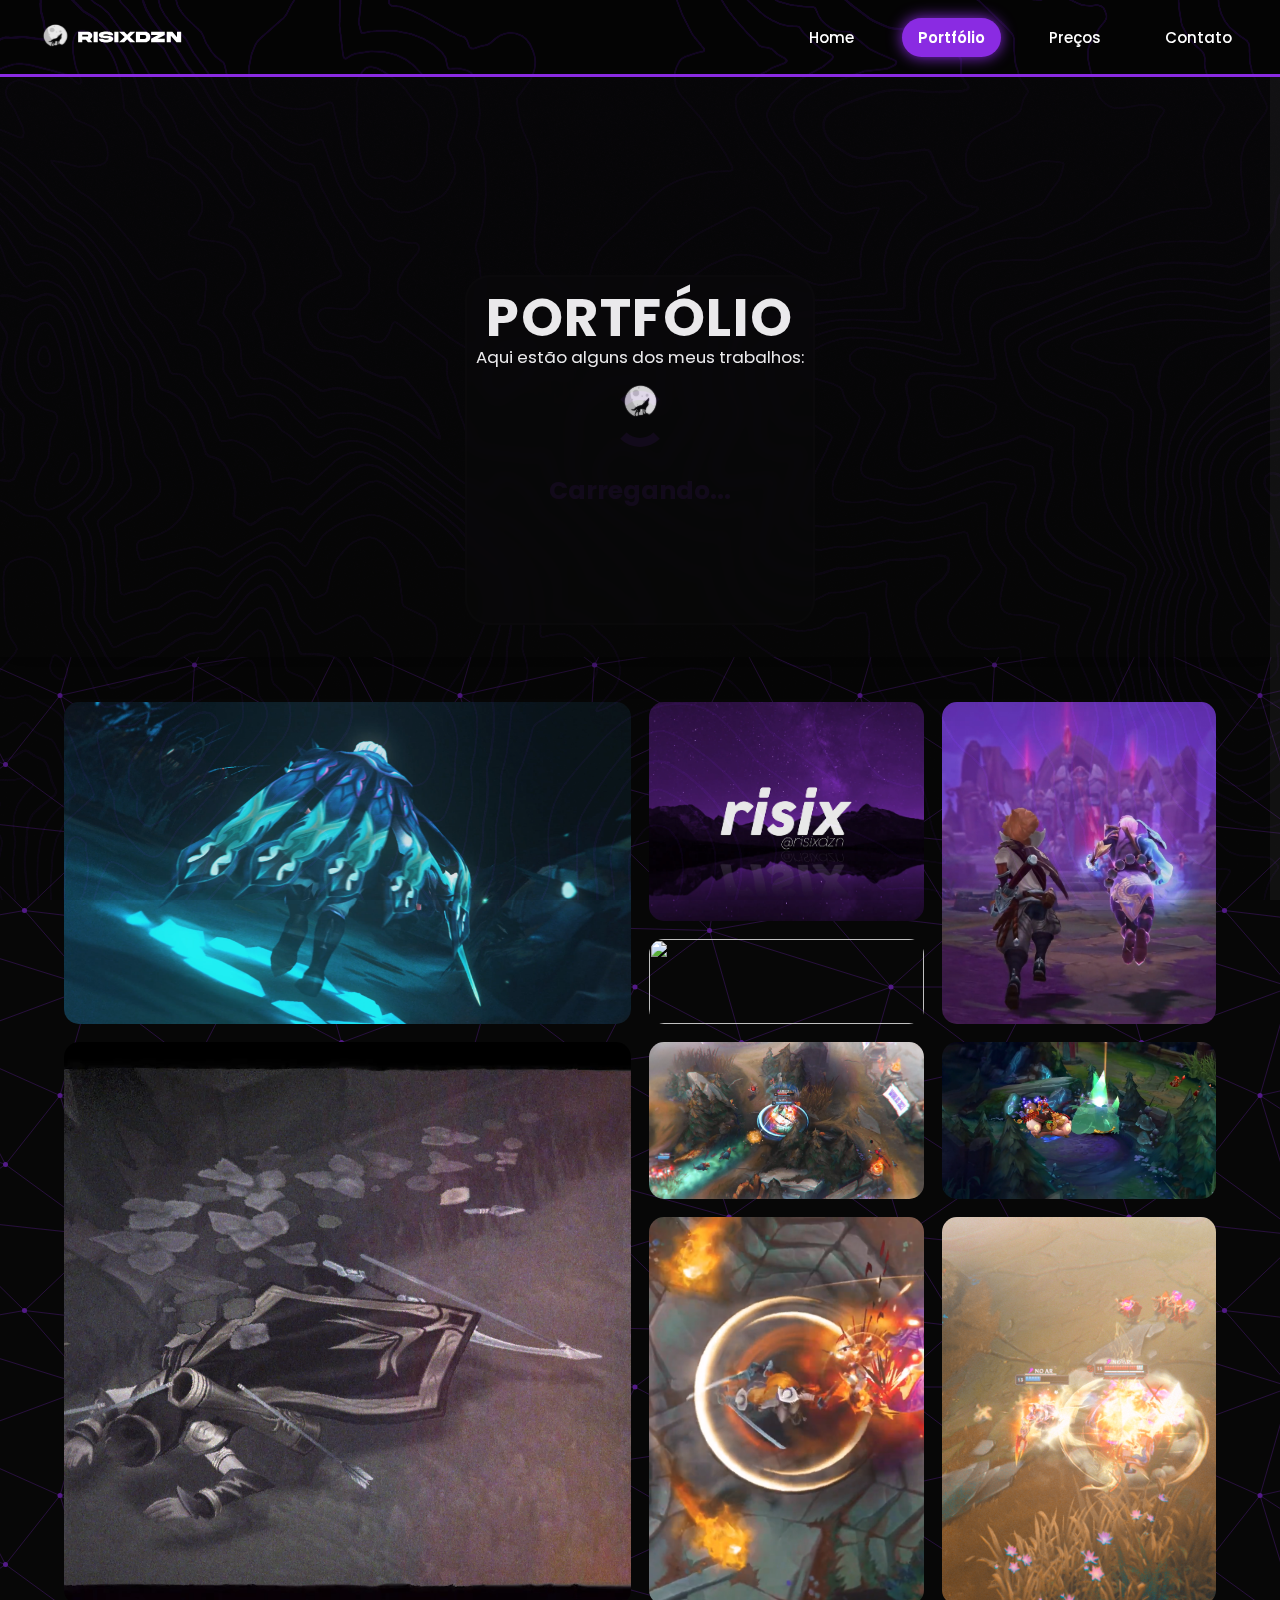
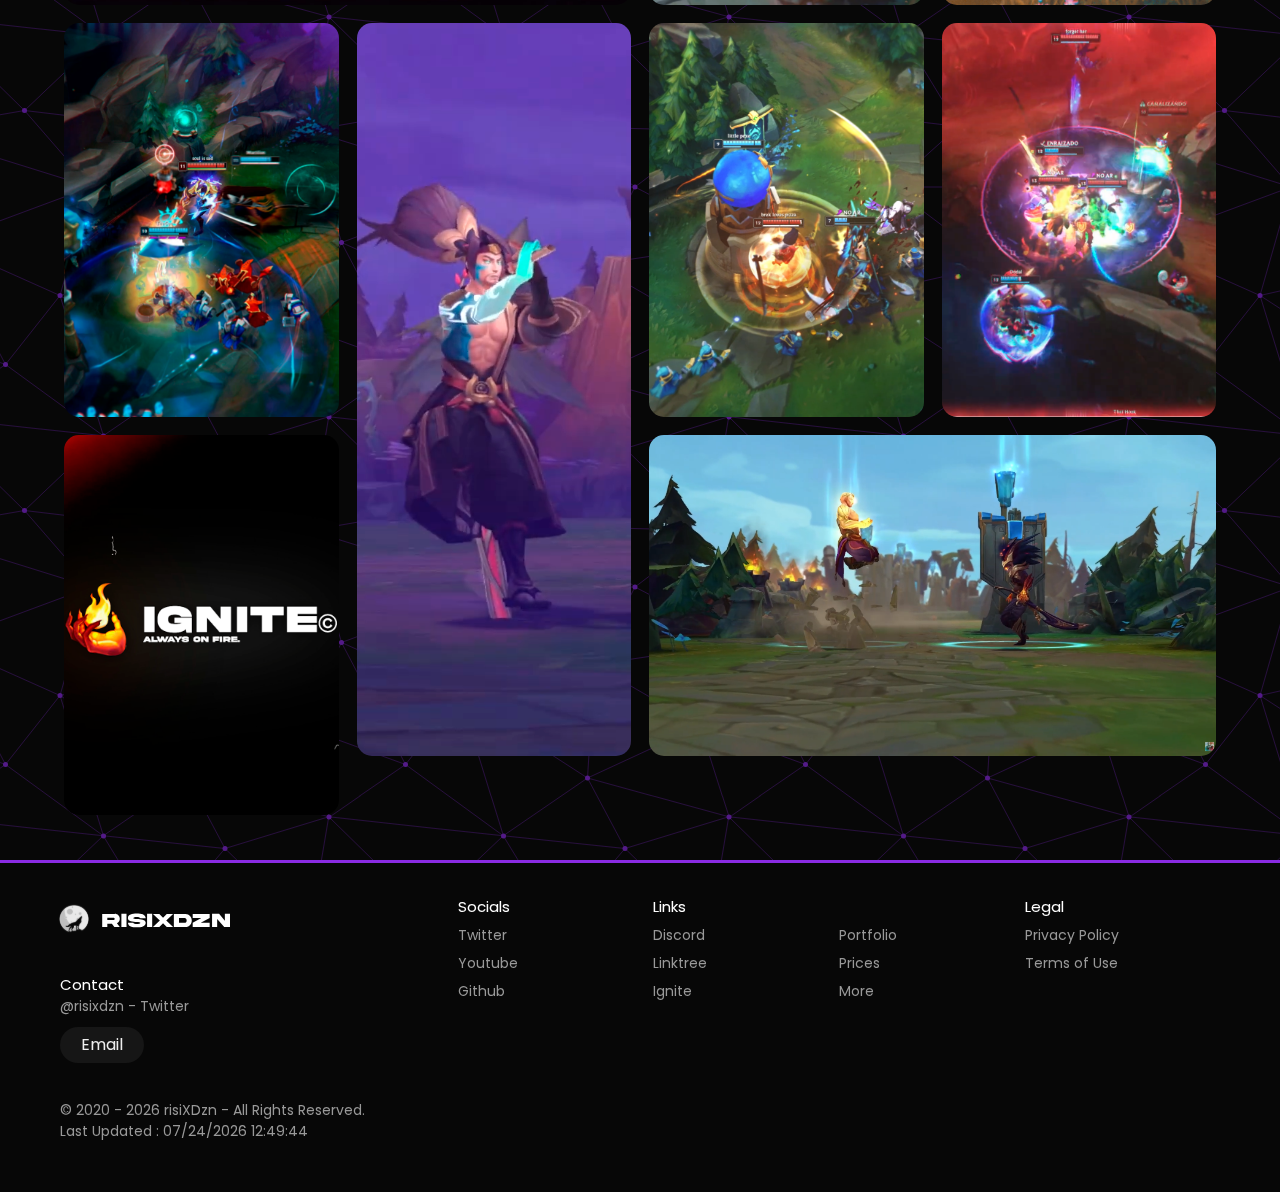
==== commit 1084cd50: "loading update" ====
--- a/index.html
+++ b/index.html
@@ -8,6 +8,7 @@
     <link rel="stylesheet" href="portfoliostyle.css"/>
     <link rel="stylesheet" href="https://cdnjs.cloudflare.com/ajax/libs/ionicons/2.0.1/css/ionicons.min.css">
     <script src="https://kit.fontawesome.com/53a67ba7bc.js" crossorigin="anonymous"></script>
+    <script src="https://cdnjs.cloudflare.com/ajax/libs/jquery/3.6.0/jquery.min.js"></script>
 
     <meta property='og:title' content='Portfolio - Ricardo Amorim'/>
     <meta property='og:image' content='https://i.ibb.co/YbmqhTb/imagem-2022-04-23-183013751.png'/>
@@ -16,7 +17,7 @@
     <meta property='og:image:width' content='1200' />
     <meta property='og:image:height' content='627' />
 </head>
-<body>
+<body onload="loadvanish()">
 
   <!--nav-->
 	<header>
@@ -75,23 +76,24 @@
 
   <!--backtopend-->
 
-  <!--preloaderstart-->
-
-  <section id="preloadersec">
-    <div id="preloader">
-      <div class="spinner"></div>
-      <h1 class="loadtext">Carregando...</h1>
-    </div>
-  </section>  
-  <script type="text/javascript">
-    
-    var loader = document.getElementById("preloadersec");
-
-    window.addEventListener("load", function(){
-      loader.style.display = "none";
+  <!--preloader-->
+
+  <div class="preloader">
+    <div class="loadbox">
+      <div class="card">
+        <div class="spinner"></div>
+        <h3 class="loadtext">Carregando...</h3>
+      </div>  
+    </div>      
+  </div>
+  
+  <script>
+    $(window).on('load',function(){
+      $(".preloader").fadeOut(1000);
     })
-
   </script>
+
+  <!--preloaderend-->
 
   <!--title-->  
 	<div class="main">		
@@ -106,13 +108,12 @@
     <!--gallery-->
     <div class="gallery">
 			<div class="img">	        
-          <img src="Imgs-portfolio/imgs-update/talon.png"/>	
-
-      <div class="img-overlay">                    
-          <div class="img-description">           
-              <a class="titulo-imgdesc" href="../portfolio/pages/talon.html">Clip&nbspPara&nbspTwitter&nbsp-&nbspCompleto</a>                                          
-          </div>
-      </div>	
+        <img class="img skeleton" src="Imgs-portfolio/imgs-update/talon.png"/>	
+        <div class="img-overlay">                    
+          <div class="img-description">           
+            <a class="titulo-imgdesc" href="../portfolio/pages/talon.html">Clip&nbspPara&nbspTwitter&nbsp-&nbspCompleto</a>                                          
+          </div>
+        </div>	
 			</div>
 
 			<div class="img">
@@ -138,7 +139,7 @@
 
 				<div class="img-overlay">                    
           <div class="img-description">           
-              <a class="titulo-imgdesc" href="../portfolio/pages/ignite.html">Ignite</a>                                          
+              <a class="titulo-imgdesc" href="../portfolio/pages/burnfx.html">BurnFX</a>                                          
           </div>
         </div>	
 			</div>
--- a/portfoliostyle.css
+++ b/portfoliostyle.css
@@ -62,10 +62,10 @@
   top: 0;
   left: 0;
   right: 0;
-  z-index: 99;
-  background-color: var(--dark);
+  z-index: 99;  
   padding: 15px 32px;
   border-bottom: 3px solid var(--primary);
+  background-image: url(Imgs-portfolio/topo-nav.png);
 }
 
 .hamburger {
@@ -130,7 +130,9 @@
   min-height: 100vh;
   display: block;
   z-index: 98;
-  background-color: #212121d7;
+  background-image: url(Imgs-portfolio/topo-opacity.png);
+  background-position: auto;
+  background-repeat: no-repeat;
   padding-top: 120px;
   transition: 0.4s;
 }
@@ -278,94 +280,63 @@
 
 /*preloader*/
 
-#preloadersec{
-  background-image: url(Imgs-Portfolio/topo-bg.png);
-  background-position: center;
-  background-size: 100%;
-  height: 100vh;
-  width: 100vw;
-  z-index: 98;
-  position: fixed;  
-  display: flex;
+.preloader{
+  position: fixed;
+  top:0;
+  left: 0;
+  height: 100%;
+  width: 100%;
+  background-image: url(Imgs-portfolio/topo-bg2.png);
+  z-index: 98;  
+}
+
+
+.preloader .card{
+  position: fixed;
+  display: flex;
+  flex-direction: column;
+  gap: 25px;
+  transform: translate(-50%, -50%); 
+  text-align: center;
+  justify-content: center;
   align-items: center;
-  justify-content: center;
-  text-align:  center;
-  flex-direction: row;  
+  top: 50%;
+  left: 50%;
+  width: 350px;
+  height: 350px;
+  background: rgba(255,255,255,0.05);
+  -webkit-backdrop-filter: blur(5px);
+  backdrop-filter: blur(5px);
+  border: 2px solid rgba(255,255,255,0.1);
+  border-radius: 25px;
+  z-index: 98;  
+  
+}
+
+.preloader .spinner {
+  width: 56px;
+  height: 56px;
+  border-radius: 50%;
+  border: 9px solid;
+  border-color: #8a2be2 #0000;
+  animation: spinner-0tkp9a 1s infinite;
+}
+
+@keyframes spinner-0tkp9a {
+  to {
+     transform: rotate(.5turn);
+  }
 }
 
 .loadtext{
   font-family: "Poppins";
   color: var(--primary);
-  margin-left: 30px;
-  font-size: 30px;
-  
-}
-
-.spinner {
-  text-align: center;
-  z-index: 100;
-  width: 72px;
-  height: 72px;
-  border-radius: 50%;
-  border: 11.5px solid #8a2be2;
-  animation: spinner-bulqg1 0.96s infinite linear alternate,
-       spinner-oaa3wk 1.92s infinite linear;
-}
-
-@keyframes spinner-bulqg1 {
-  0% {
-     clip-path: polygon(50% 50%, 0 0, 50% 0%, 50% 0%, 50% 0%, 50% 0%, 50% 0%);
-  }
-
-  12.5% {
-     clip-path: polygon(50% 50%, 0 0, 50% 0%, 100% 0%, 100% 0%, 100% 0%, 100% 0%);
-  }
-
-  25% {
-     clip-path: polygon(50% 50%, 0 0, 50% 0%, 100% 0%, 100% 100%, 100% 100%, 100% 100%);
-  }
-
-  50% {
-     clip-path: polygon(50% 50%, 0 0, 50% 0%, 100% 0%, 100% 100%, 50% 100%, 0% 100%);
-  }
-
-  62.5% {
-     clip-path: polygon(50% 50%, 100% 0, 100% 0%, 100% 0%, 100% 100%, 50% 100%, 0% 100%);
-  }
-
-  75% {
-     clip-path: polygon(50% 50%, 100% 100%, 100% 100%, 100% 100%, 100% 100%, 50% 100%, 0% 100%);
-  }
-
-  100% {
-     clip-path: polygon(50% 50%, 50% 100%, 50% 100%, 50% 100%, 50% 100%, 50% 100%, 0% 100%);
-  }
-}
-
-@keyframes spinner-oaa3wk {
-  0% {
-     transform: scaleY(1) rotate(0deg);
-  }
-
-  49.99% {
-     transform: scaleY(1) rotate(135deg);
-  }
-
-  50% {
-     transform: scaleY(-1) rotate(0deg);
-  }
-
-  100% {
-     transform: scaleY(-1) rotate(-135deg);
-  }
-}
-
-#preloader{
-  display: flex;
-  flex-direction: row;
-  align-items: center;
-  justify-content: center;
-}
+}
+
+.disappear{
+  animation: transitionOut 0.4s forwards;
+}
+
 
 /*preloaderend*/
 
@@ -747,3 +718,15 @@
     transform: rotateX(0);
   }
 }
+
+@keyframes transitionOut {
+  from {
+    opacity: 1;
+    transform: rotateX(0);
+  }
+
+  to {
+    opacity: 0;
+    transform: rotateX(-10deg);
+  }
+}
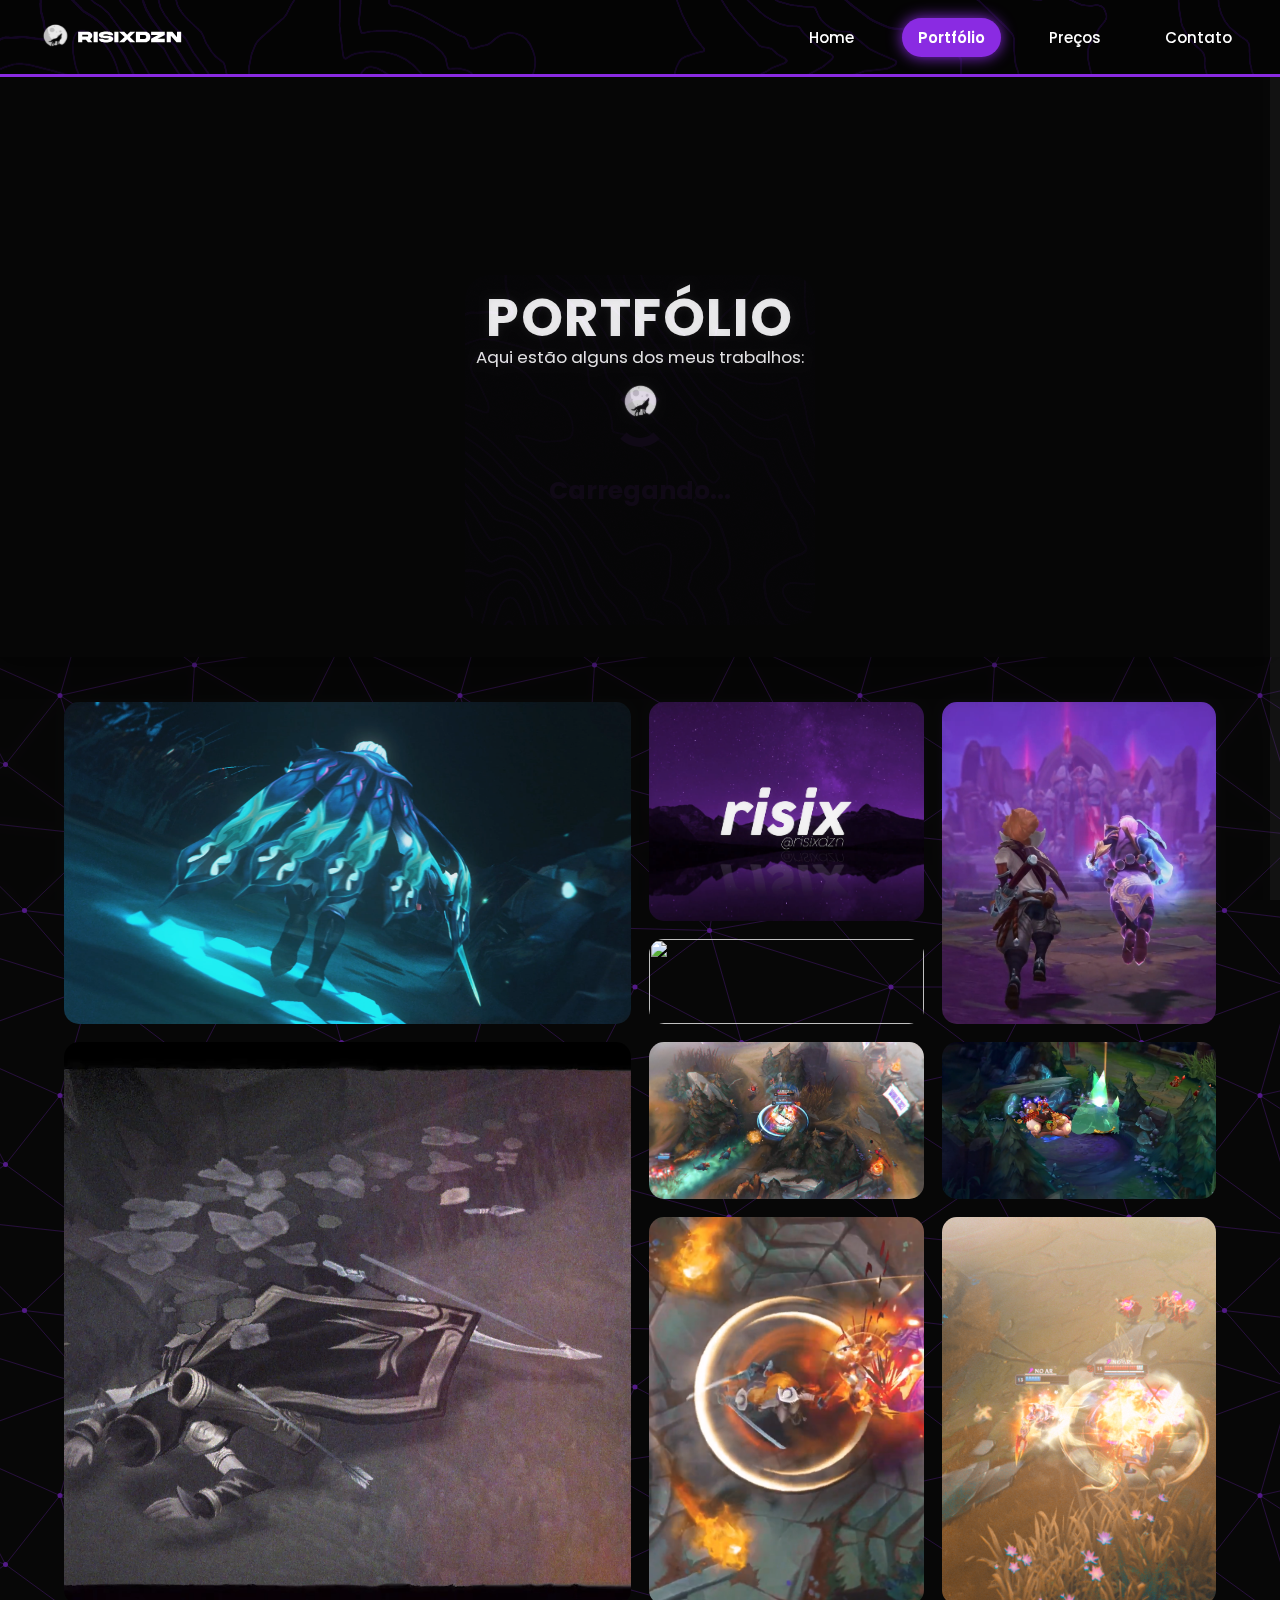
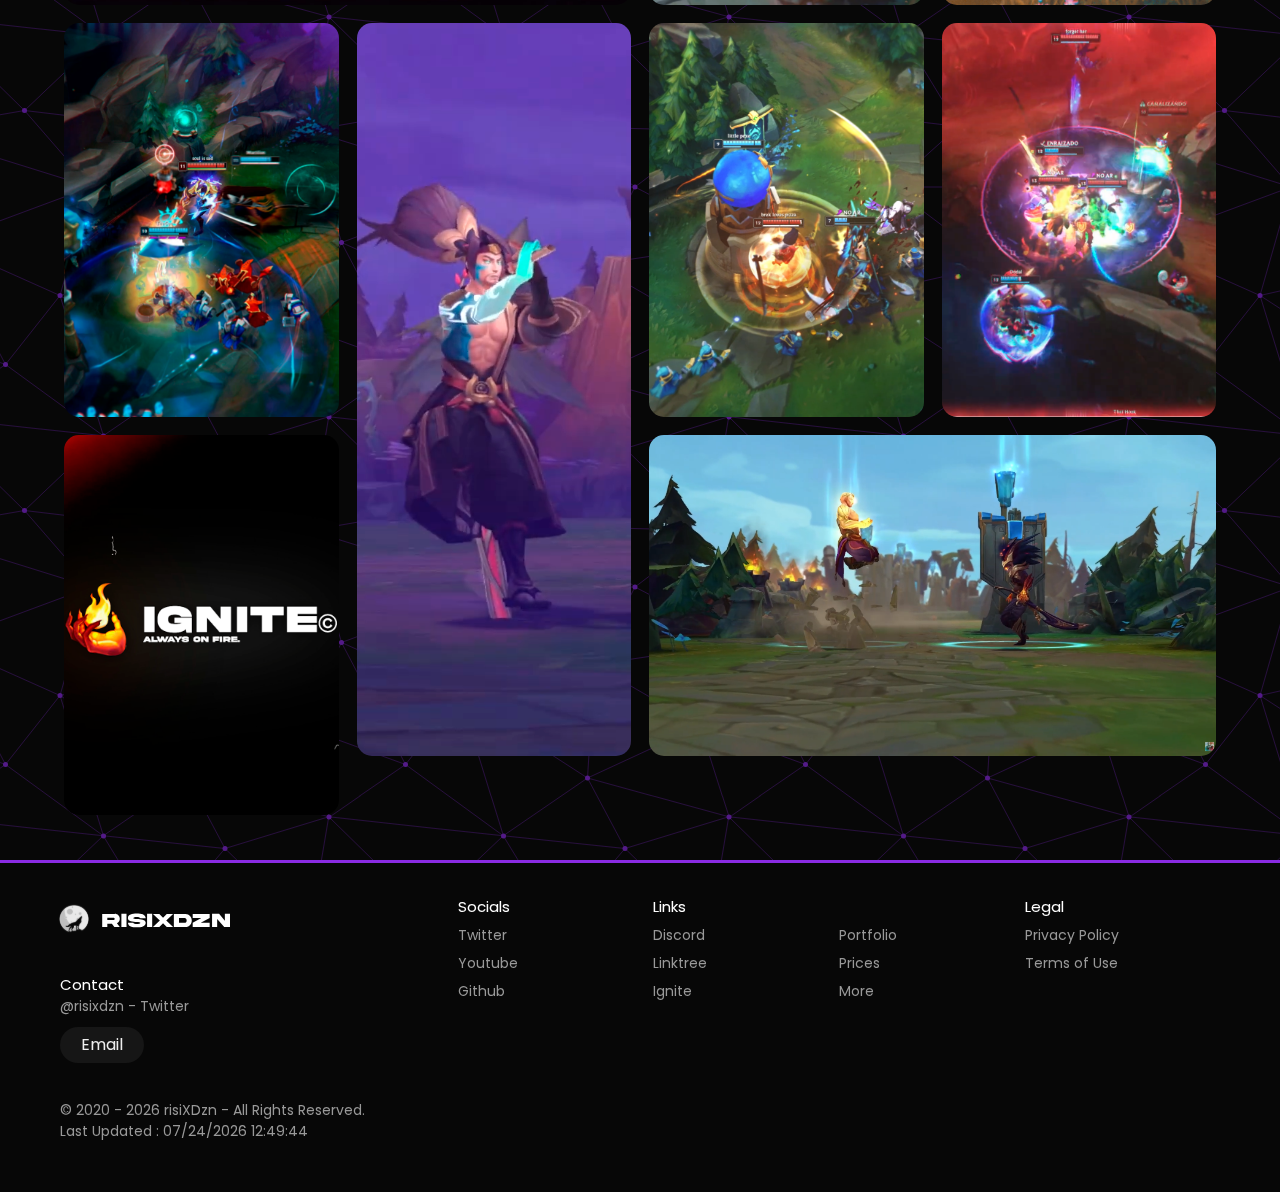
==== commit 9829bad0: "lock scroll while loading" ====
--- a/index.html
+++ b/index.html
@@ -1,343 +1,298 @@
 <!DOCTYPE html>
 <html lang="en">
-<head>
+  <head>
     <meta charset="UTF-8" />
     <meta name="viewport" content="width=device-width, initial-scale=1.0" />
     <title>Portfolio - Ricardo Amorim</title>
     <link rel="shortcut icon" type="image/png" href="Imgs-portfolio/favicon.png">
-    <link rel="stylesheet" href="portfoliostyle.css"/>
+    <link rel="stylesheet" href="portfoliostyle.css" />
     <link rel="stylesheet" href="https://cdnjs.cloudflare.com/ajax/libs/ionicons/2.0.1/css/ionicons.min.css">
     <script src="https://kit.fontawesome.com/53a67ba7bc.js" crossorigin="anonymous"></script>
     <script src="https://cdnjs.cloudflare.com/ajax/libs/jquery/3.6.0/jquery.min.js"></script>
-
-    <meta property='og:title' content='Portfolio - Ricardo Amorim'/>
-    <meta property='og:image' content='https://i.ibb.co/YbmqhTb/imagem-2022-04-23-183013751.png'/>
-    <meta property='og:description' content='Editor de Vídeos. Experiente em Premiere, After Effects e Photoshop.'/>    
-    <meta property='og:url' content='https://risixdzn.github.io/portfolio/'/>
+    <meta property='og:title' content='Portfolio - Ricardo Amorim' />
+    <meta property='og:image' content='https://i.ibb.co/YbmqhTb/imagem-2022-04-23-183013751.png' />
+    <meta property='og:description' content='Editor de Vídeos. Experiente em Premiere, After Effects e Photoshop.' />
+    <meta property='og:url' content='https://risixdzn.github.io/portfolio/' />
     <meta property='og:image:width' content='1200' />
     <meta property='og:image:height' content='627' />
-</head>
-<body onload="loadvanish()">
-
-  <!--nav-->
-	<header>
-        <nav>
-            <div class="container">
-                <img class="headerimg" src="Imgs-portfolio/Logo.svg">
-    
-                <div class="menu">
-                    <a href="https://risixdzn.github.io/home">Home</a>
-                    <a href="https://risixdzn.github.io/portfolio.html" class="is-active">Portfólio</a>
-                    <a href="#">Preços</a>
-                    <a href="https://twitter.com/risixdzn" target="_blank">Contato</a>
-                </div>
-                                
-                <button class="hamburger">
-                    <span></span>
-                    <span></span>
-                    <span></span>
-                </button>
-            </div>        
-        </nav>  
-  </header>
-
-  <nav class="mobile-nav">
-        <a href="https://risixdzn.github.io/home">Home</a>
-        <a href="https://risixdzn.github.io/portfolio">Portfólio</a>
-        <a href="#">Preços</a>
-        <a href="https://twitter.com/risixdzn" target="_blank">Contato</a>
-  </nav>   
-
-  <script src="main.js"></script> 	
-  
-  <!--progressbar-->
-  
-  <div id="progressbar"></div>
-  <div id="scrollpath"></div>
-  <div id="percent"></div>  
-  <script type="text/javascript">
-    var percent = document.getElementById("progressbar");
-    var percent = document.getElementById("percent");
-
-    window.onscroll = function(){ 
-      var totalHeight = document.body.scrollHeight - window.innerHeight;
-      var progress = (window.pageYOffset / totalHeight) * 100;
-      progressbar.style.height = progress + "%";
-    }
-  </script>
-
-  <!--progressbarend-->
-
-  <!--backtop-->
-
-  <a href="#" class="to-top">
-    <i class="fas fa-chevron-up"></i>
-  </a>
-
-  <!--backtopend-->
-
-  <!--preloader-->
-
-  <div class="preloader">
-    <div class="loadbox">
-      <div class="card">
-        <div class="spinner"></div>
-        <h3 class="loadtext">Carregando...</h3>
-      </div>  
-    </div>      
-  </div>
-  
-  <script>
-    $(window).on('load',function(){
-      $(".preloader").fadeOut(1000);
-    })
-  </script>
-
-  <!--preloaderend-->
-
-  <!--title-->  
-	<div class="main">		
-    <div class="titleportfolio">
-      <div class="titleportfolio-width">
-        <h1>PORTFÓLIO</h1>
-        <p>Aqui estão alguns dos meus trabalhos:</p>
-        <img class="logo-gallery" src="Imgs-portfolio/logolua.svg">
-      </div>      
-    </div>   
-		
-    <!--gallery-->
-    <div class="gallery">
-			<div class="img">	        
-        <img class="img skeleton" src="Imgs-portfolio/imgs-update/talon.png"/>	
-        <div class="img-overlay">                    
-          <div class="img-description">           
-            <a class="titulo-imgdesc" href="../portfolio/pages/talon.html">Clip&nbspPara&nbspTwitter&nbsp-&nbspCompleto</a>                                          
-          </div>
-        </div>	
-			</div>
-
-			<div class="img">
-				<img src="Imgs-portfolio/imgs-update/intro.png" />
-				
-        <div class="img-overlay">                    
-          <div class="img-description">           
-              <a class="titulo-imgdesc" href="../portfolio/pages/intro.html">Intro&nbspde&nbspDivulgação</a>                                          
-          </div>
-        </div>	
-			</div>
-			<div class="img">
-				<img src="Imgs-portfolio/imgs-update/buzzkill.png" />
-
-				<div class="img-overlay">                    
-          <div class="img-description">           
-              <a class="titulo-imgdesc" href="../portfolio/pages/buzzkill.html">Lee&nbspSin&nbspx&nbspYasuo&nbspMontage</a>                                          
-          </div>
-        </div>	
-			</div>
-			<div class="img">
-				<img src="Imgs-portfolio/imgs-update/ignite.png"/>
-
-				<div class="img-overlay">                    
-          <div class="img-description">           
-              <a class="titulo-imgdesc" href="../portfolio/pages/burnfx.html">BurnFX</a>                                          
-          </div>
-        </div>	
-			</div>
-			<div class="img">
-				<img src="Imgs-portfolio/imgs-update/leeashe.png" />
-
-				<div class="img-overlay">                    
-          <div class="img-description">           
-              <a class="titulo-imgdesc" href="../portfolio/pages/leeashe.html">Clip&nbspcom&nbspOverlays</a>                                          
-          </div>
-        </div>
-			</div>
-			<div class="img">
-				<img src="Imgs-portfolio/imgs-update/cleansad.png" />
-
-				<div class="img-overlay">                    
-          <div class="img-description">           
-              <a class="titulo-imgdesc" href="../portfolio/pages/cleansad.html">Montage&nbsp-&nbspClean</a>                                          
-          </div>
-        </div>
-			</div>
-			<div class="img">
-				<img src="Imgs-portfolio/imgs-update/gameplay.png" />
-
-				<div class="img-overlay">                    
-          <div class="img-description">           
-              <a class="titulo-imgdesc" href="../portfolio/pages/gameplay.html">Gameplay</a>                                          
-          </div>
-        </div>
-			</div>
-			<div class="img">
-				<img src="Imgs-portfolio/imgs-update/twitterclean.png" />
-
-				<div class="img-overlay">                    
-          <div class="img-description">           
-              <a class="titulo-imgdesc" href="../portfolio/pages/twitterclean.html">Twitter&nbsp-&nbspClean</a>                                          
-          </div>
-        </div>
-			</div>
-			<div class="img">
-				<img src="Imgs-portfolio/imgs-update/cutsmata2cortado.png" />
-
-				<div class="img-overlay">                    
-          <div class="img-description">           
-              <a class="titulo-imgdesc" href="../portfolio/pages/cutsmata2.html">Twitter&nbspClip&nbsp-&nbspCompleto</a>                                          
-          </div>
-        </div>
-			</div>
-			<div class="img">
-				<img src="Imgs-portfolio/imgs-update/redzed cortado.png" />
-
-				<div class="img-overlay">                    
-          <div class="img-description">           
-              <a class="titulo-imgdesc" href="../portfolio/pages/redzed.html">Twitter&nbsp-&nbspClip&nbspHardtrap</a>                                          
-          </div>
-        </div>
-			</div>
-			<div class="img">
-				<img src="Imgs-portfolio/imgs-update/yungbudacortado.png" />
-
-				<div class="img-overlay">                    
-          <div class="img-description">           
-              <a class="titulo-imgdesc" href="../portfolio/pages/yungbuda.html">Highlights&nbsp-&nbspClean</a>                                          
-          </div>
-        </div>
-			</div>
-			<div class="img">
-				<img src="Imgs-portfolio/imgs-update/brek cortado.png" />
-
-				<div class="img-overlay">                    
-          <div class="img-description">           
-              <a class="titulo-imgdesc" href="../portfolio/pages/brek2min.html">Montage&nbsp-&nbspClean&nbsp2m</a>                                          
-          </div>
-        </div>
-			</div>
-			<div class="img">
-				<img src="Imgs-portfolio/imgs-update/blueberries.png" />
-
-				<div class="img-overlay">                    
-          <div class="img-description">           
-              <a class="titulo-imgdesc" href="../portfolio/pages/blueberries.html">Highlights&nbsp-&nbspClean</a>                                          
-          </div>
-        </div>
-			</div>
-			<div class="img">
-				<img src="Imgs-portfolio/imgs-update/linzcortado.png" />
-
-				<div class="img-overlay">                    
-          <div class="img-description">           
-              <a class="titulo-imgdesc" href="../portfolio/pages/linz.html">Montage&nbsp-&nbspClean&nbsp2m</a>                                          
-          </div>
-        </div>
-			</div>
-			<div class="img">
-				<img src="Imgs-portfolio/imgs-update/identigniteCortado.png" />
-
-				<div class="img-overlay">                    
-          <div class="img-description">           
-              <a class="titulo-imgdesc" href="../portfolio/pages/identignite.html">Ident&nbsp-&nbspClean</a>                                          
-          </div>
-        </div>
-			</div>
-		</div>
-	</div>
-
-  <!-- footer -->
-
-  <footer class="footer">
-    <div class="footer__addr">
-      <img class="imgfooter" src="Imgs-portfolio/Logo.svg" alt="risiXDzn©">
-          
-      <h2>Contact</h2>
-      
-      <address>
-        @risixdzn - Twitter <i class="fa fa-twitter"></i><br>
-            
-        <a class="footer__btn" href="mailto:contatorisix@gmail.com">Email</a>
-      </address>
+  </head>
+  <body onload="loadvanish()">
+
+    <!--nav-->
+    <header>
+      <nav>
+        <div class="container">
+          <img class="headerimg" src="Imgs-portfolio/Logo.svg">
+          <div class="menu">
+            <a href="https://risixdzn.github.io/home">Home</a>
+            <a href="https://risixdzn.github.io/portfolio.html" class="is-active">Portfólio</a>
+            <a href="#">Preços</a>
+            <a href="https://twitter.com/risixdzn" target="_blank">Contato</a>
+          </div>
+          <button class="hamburger">
+            <span></span>
+            <span></span>
+            <span></span>
+          </button>
+        </div>
+      </nav>
+    </header>
+    <nav class="mobile-nav">
+      <a href="https://risixdzn.github.io/home">Home</a>
+      <a href="https://risixdzn.github.io/portfolio">Portfólio</a>
+      <a href="#">Preços</a>
+      <a href="https://twitter.com/risixdzn" target="_blank">Contato</a>
+    </nav>
+    <script src="main.js"></script>
+
+    <!--progressbar-->
+    <div id="progressbar"></div>
+    <div id="scrollpath"></div>
+    <div id="percent"></div>
+    <script type="text/javascript">
+      var percent = document.getElementById("progressbar");
+      var percent = document.getElementById("percent");
+      window.onscroll = function() {
+        var totalHeight = document.body.scrollHeight - window.innerHeight;
+        var progress = (window.pageYOffset / totalHeight) * 100;
+        progressbar.style.height = progress + "%";
+      }
+    </script>
+
+    <!--progressbarend-->
+
+    <!--backtop-->
+    <a href="#" class="to-top">
+      <i class="fas fa-chevron-up"></i>
+    </a>
+
+    <!--backtopend-->
+
+    <!--preloader-->
+    <div class="preloader">
+      <div class="loadbox">
+        <div class="card">
+          <div class="spinner"></div>
+          <h3 class="loadtext">Carregando...</h3>
+        </div>
+      </div>
     </div>
-    
-    <ul class="footer__nav">
-      <li class="nav__item">
-        <h2 class="nav__title">Socials</h2>
-  
-        <ul class="nav__ul">
-          <li>
-            <i class="fa fa-twitter"></i><a href="https://twitter.com/risixdzn" target="_blank">  Twitter</a>
-          </li>
-  
-          <li>
-            <i class="fa fa-youtube"></i><a href="https://www.youtube.com/channel/UCNe8csUeNdFj8psI4Ydz3KQ" target="_blank">  Youtube</a>
-          </li>
-              
-          <li>
-            <i class="fa fa-github"></i><a href="https://github.com/risixdzn" target="_blank">  Github</a>
-          </li>
-        </ul>
-      </li>
-      
-      <li class="nav__item nav__item--extra">
-        <h2 class="nav__title">Links</h2>
-        
-        <ul class="nav__ul nav__ul--extra">
-          <li>
-            <i class="fa-brands fa-discord"></i><a href="https://discord.gg/invite/8nvG4Ng3Sr" target="_blank">  Discord</a>
-          </li>
-          
-          <li>
-            <i class="fa-solid fa-tree"></i><a href="https://linktr.ee/risiXDzn">  Linktree</a>
-          </li>
-          
-          <li>
-            <i class="fa-solid fa-fire-flame-curved"></i></i><a href="https://twitter.com/ignitelolbr">  Ignite</a>
-          </li>
-          
-          <li>
-            <i class="fa-solid fa-book"></i><a href="https://risixdzn.github.io/portfolio">  Portfolio</a>
-          </li>
-          
-          <li>
-            <i class="fa-brands fa-bitcoin"></i><a href="#">  Prices</a>
-          </li>
-          
-          <li>
-            <i class="fa-solid fa-plus"></i><a href="#">  More</a>
-          </li>
-        </ul>
-      </li>
-      
-      <li class="nav__item">
-        <h2 class="nav__title">Legal</h2>
-        
-        <ul class="nav__ul">
-          <li>
-            <a href="https://www.privacypolicygenerator.info/live.php?token=VXlY9cJBSzZf07msPmkQh5xkyJBiWQnI">Privacy Policy</a>
-          </li>
-          
-          <li>
-            <a href="https://www.termsandconditionsgenerator.com/live.php?token=h1RxlxoUbOGpxW5FpBzpbRnW6Fr6gvZm">Terms of Use</a>
-          </li>
-          
-          
-        </ul>
-      </li>
-    </ul>
-    
-    <div class="legal">
-      <script>
-          document.write('&copy;' );
+    <script>
+      $(window).on('load', function() {
+        $(".preloader").fadeOut(1000);
+        $("html body").css({"overflow-y":"scroll","touch-action":"auto"});
+      })
+    </script>
+
+    <!--preloaderend-->
+
+    <!--title-->
+    <div class="main">
+      <div class="titleportfolio">
+        <div class="titleportfolio-width">
+          <h1>PORTFÓLIO</h1>
+          <p>Aqui estão alguns dos meus trabalhos:</p>
+          <img class="logo-gallery" src="Imgs-portfolio/logolua.svg">
+        </div>
+      </div>
+
+      <!--gallery-->
+      <div class="gallery">
+        <div class="img">
+          <img class="img skeleton" src="Imgs-portfolio/imgs-update/talon.png" />
+          <div class="img-overlay">
+            <div class="img-description">
+              <a class="titulo-imgdesc" href="../portfolio/pages/talon.html">Clip&nbspPara&nbspTwitter&nbsp-&nbspCompleto</a>
+            </div>
+          </div>
+        </div>
+        <div class="img">
+          <img src="Imgs-portfolio/imgs-update/intro.png" />
+          <div class="img-overlay">
+            <div class="img-description">
+              <a class="titulo-imgdesc" href="../portfolio/pages/intro.html">Intro&nbspde&nbspDivulgação</a>
+            </div>
+          </div>
+        </div>
+        <div class="img">
+          <img src="Imgs-portfolio/imgs-update/buzzkill.png" />
+          <div class="img-overlay">
+            <div class="img-description">
+              <a class="titulo-imgdesc" href="../portfolio/pages/buzzkill.html">Lee&nbspSin&nbspx&nbspYasuo&nbspMontage</a>
+            </div>
+          </div>
+        </div>
+        <div class="img">
+          <img src="Imgs-portfolio/imgs-update/ignite.png" />
+          <div class="img-overlay">
+            <div class="img-description">
+              <a class="titulo-imgdesc" href="../portfolio/pages/burnfx.html">BurnFX</a>
+            </div>
+          </div>
+        </div>
+        <div class="img">
+          <img src="Imgs-portfolio/imgs-update/leeashe.png" />
+          <div class="img-overlay">
+            <div class="img-description">
+              <a class="titulo-imgdesc" href="../portfolio/pages/leeashe.html">Clip&nbspcom&nbspOverlays</a>
+            </div>
+          </div>
+        </div>
+        <div class="img">
+          <img src="Imgs-portfolio/imgs-update/cleansad.png" />
+          <div class="img-overlay">
+            <div class="img-description">
+              <a class="titulo-imgdesc" href="../portfolio/pages/cleansad.html">Montage&nbsp-&nbspClean</a>
+            </div>
+          </div>
+        </div>
+        <div class="img">
+          <img src="Imgs-portfolio/imgs-update/gameplay.png" />
+          <div class="img-overlay">
+            <div class="img-description">
+              <a class="titulo-imgdesc" href="../portfolio/pages/gameplay.html">Gameplay</a>
+            </div>
+          </div>
+        </div>
+        <div class="img">
+          <img src="Imgs-portfolio/imgs-update/twitterclean.png" />
+          <div class="img-overlay">
+            <div class="img-description">
+              <a class="titulo-imgdesc" href="../portfolio/pages/twitterclean.html">Twitter&nbsp-&nbspClean</a>
+            </div>
+          </div>
+        </div>
+        <div class="img">
+          <img src="Imgs-portfolio/imgs-update/cutsmata2cortado.png" />
+          <div class="img-overlay">
+            <div class="img-description">
+              <a class="titulo-imgdesc" href="../portfolio/pages/cutsmata2.html">Twitter&nbspClip&nbsp-&nbspCompleto</a>
+            </div>
+          </div>
+        </div>
+        <div class="img">
+          <img src="Imgs-portfolio/imgs-update/redzed cortado.png" />
+          <div class="img-overlay">
+            <div class="img-description">
+              <a class="titulo-imgdesc" href="../portfolio/pages/redzed.html">Twitter&nbsp-&nbspClip&nbspHardtrap</a>
+            </div>
+          </div>
+        </div>
+        <div class="img">
+          <img src="Imgs-portfolio/imgs-update/yungbudacortado.png" />
+          <div class="img-overlay">
+            <div class="img-description">
+              <a class="titulo-imgdesc" href="../portfolio/pages/yungbuda.html">Highlights&nbsp-&nbspClean</a>
+            </div>
+          </div>
+        </div>
+        <div class="img">
+          <img src="Imgs-portfolio/imgs-update/brek cortado.png" />
+          <div class="img-overlay">
+            <div class="img-description">
+              <a class="titulo-imgdesc" href="../portfolio/pages/brek2min.html">Montage&nbsp-&nbspClean&nbsp2m</a>
+            </div>
+          </div>
+        </div>
+        <div class="img">
+          <img src="Imgs-portfolio/imgs-update/blueberries.png" />
+          <div class="img-overlay">
+            <div class="img-description">
+              <a class="titulo-imgdesc" href="../portfolio/pages/blueberries.html">Highlights&nbsp-&nbspClean</a>
+            </div>
+          </div>
+        </div>
+        <div class="img">
+          <img src="Imgs-portfolio/imgs-update/linzcortado.png" />
+          <div class="img-overlay">
+            <div class="img-description">
+              <a class="titulo-imgdesc" href="../portfolio/pages/linz.html">Montage&nbsp-&nbspClean&nbsp2m</a>
+            </div>
+          </div>
+        </div>
+        <div class="img">
+          <img src="Imgs-portfolio/imgs-update/identigniteCortado.png" />
+          <div class="img-overlay">
+            <div class="img-description">
+              <a class="titulo-imgdesc" href="../portfolio/pages/identignite.html">Ident&nbsp-&nbspClean</a>
+            </div>
+          </div>
+        </div>
+      </div>
+    </div>
+
+    <!-- footer -->
+    <footer class="footer">
+      <div class="footer__addr">
+        <img class="imgfooter" src="Imgs-portfolio/Logo.svg" alt="risiXDzn©">
+        <h2>Contact</h2>
+        <address>
+          @risixdzn - Twitter <i class="fa fa-twitter"></i><br>
+          <a class="footer__btn" href="mailto:contatorisix@gmail.com">Email</a>
+        </address>
+      </div>
+      <ul class="footer__nav">
+        <li class="nav__item">
+          <h2 class="nav__title">Socials</h2>
+          <ul class="nav__ul">
+            <li>
+              <i class="fa fa-twitter"></i><a href="https://twitter.com/risixdzn" target="_blank"> Twitter</a>
+            </li>
+            <li>
+              <i class="fa fa-youtube"></i><a href="https://www.youtube.com/channel/UCNe8csUeNdFj8psI4Ydz3KQ" target="_blank"> Youtube</a>
+            </li>
+            <li>
+              <i class="fa fa-github"></i><a href="https://github.com/risixdzn" target="_blank"> Github</a>
+            </li>
+          </ul>
+        </li>
+        <li class="nav__item nav__item--extra">
+          <h2 class="nav__title">Links</h2>
+          <ul class="nav__ul nav__ul--extra">
+            <li>
+              <i class="fa-brands fa-discord"></i><a href="https://discord.gg/invite/8nvG4Ng3Sr" target="_blank"> Discord</a>
+            </li>
+            <li>
+              <i class="fa-solid fa-tree"></i><a href="https://linktr.ee/risiXDzn"> Linktree</a>
+            </li>
+            <li>
+              <i class="fa-solid fa-fire-flame-curved"></i></i><a href="https://twitter.com/ignitelolbr"> Ignite</a>
+            </li>
+            <li>
+              <i class="fa-solid fa-book"></i><a href="https://risixdzn.github.io/portfolio"> Portfolio</a>
+            </li>
+            <li>
+              <i class="fa-brands fa-bitcoin"></i><a href="#"> Prices</a>
+            </li>
+            <li>
+              <i class="fa-solid fa-plus"></i><a href="#"> More</a>
+            </li>
+          </ul>
+        </li>
+        <li class="nav__item">
+          <h2 class="nav__title">Legal</h2>
+          <ul class="nav__ul">
+            <li>
+              <a href="https://www.privacypolicygenerator.info/live.php?token=VXlY9cJBSzZf07msPmkQh5xkyJBiWQnI">Privacy Policy</a>
+            </li>
+            <li>
+              <a href="https://www.termsandconditionsgenerator.com/live.php?token=h1RxlxoUbOGpxW5FpBzpbRnW6Fr6gvZm">Terms of Use</a>
+            </li>
+          </ul>
+        </li>
+      </ul>
+      <div class="legal">
+        <script>
+          document.write('&copy;');
           document.write(' 2020 - ');
           document.write(new Date().getFullYear());
           document.write(' risiXDzn - All Rights Reserved.');
           document.write('<br/>Last Updated : ');
           document.write(document.lastModified);
-      </script>              
-    </div>
-  </footer>
-
-  <!-- footer end -->
-</body>
+        </script>
+      </div>
+    </footer>
+
+    <!-- footer end -->
+  </body>
 </html>--- a/portfoliostyle.css
+++ b/portfoliostyle.css
@@ -37,7 +37,7 @@
 }
 
 .body {
-  position: relative;
+  position: relative;  
 }
 
 html {
@@ -48,6 +48,8 @@
 html body {
   max-width: 100%;
   overflow-x: hidden;
+  overflow-y: hidden;
+  touch-action: none;
   background-position: fixed;
   background-position: center;
   background-size: auto;  
@@ -286,7 +288,9 @@
   left: 0;
   height: 100%;
   width: 100%;
-  background-image: url(Imgs-portfolio/topo-bg2.png);
+  background: rgba( 0, 0, 0, 0.5 );
+  backdrop-filter: blur( 4px );
+  -webkit-backdrop-filter: blur( 4px );
   z-index: 98;  
 }
 
@@ -304,10 +308,9 @@
   left: 50%;
   width: 350px;
   height: 350px;
-  background: rgba(255,255,255,0.05);
+  background-image: url(Imgs-portfolio/topo-bg2.png);
   -webkit-backdrop-filter: blur(5px);
-  backdrop-filter: blur(5px);
-  border: 2px solid rgba(255,255,255,0.1);
+  backdrop-filter: blur(5px);  
   border-radius: 25px;
   z-index: 98;  
   
@@ -320,6 +323,7 @@
   border: 9px solid;
   border-color: #8a2be2 #0000;
   animation: spinner-0tkp9a 1s infinite;
+  filter: drop-shadow(0 0 0.75rem rgba(0, 0, 0, 0.397)0, 0);
 }
 
 @keyframes spinner-0tkp9a {
@@ -331,6 +335,7 @@
 .loadtext{
   font-family: "Poppins";
   color: var(--primary);
+  filter: drop-shadow(0 0 0.75rem rgba(0, 0, 0, 3)0, 0);
 }
 
 .disappear{
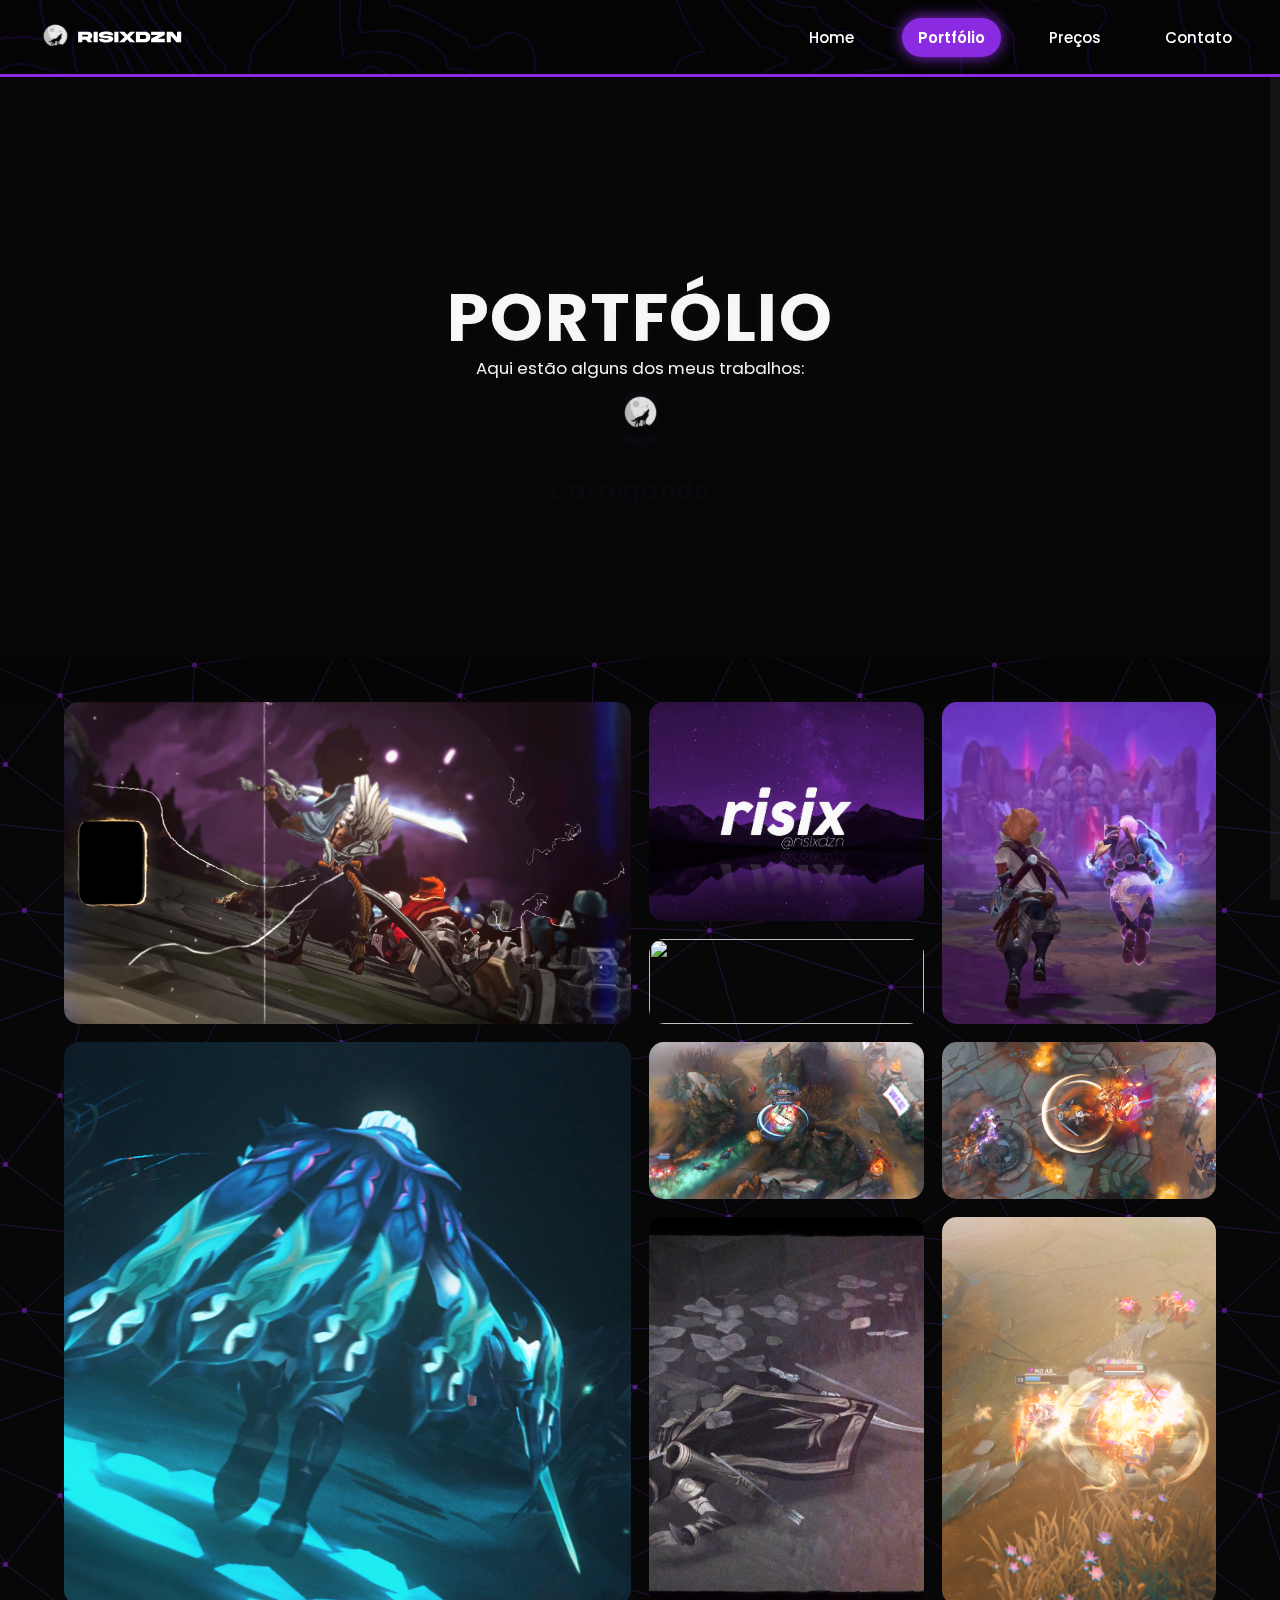
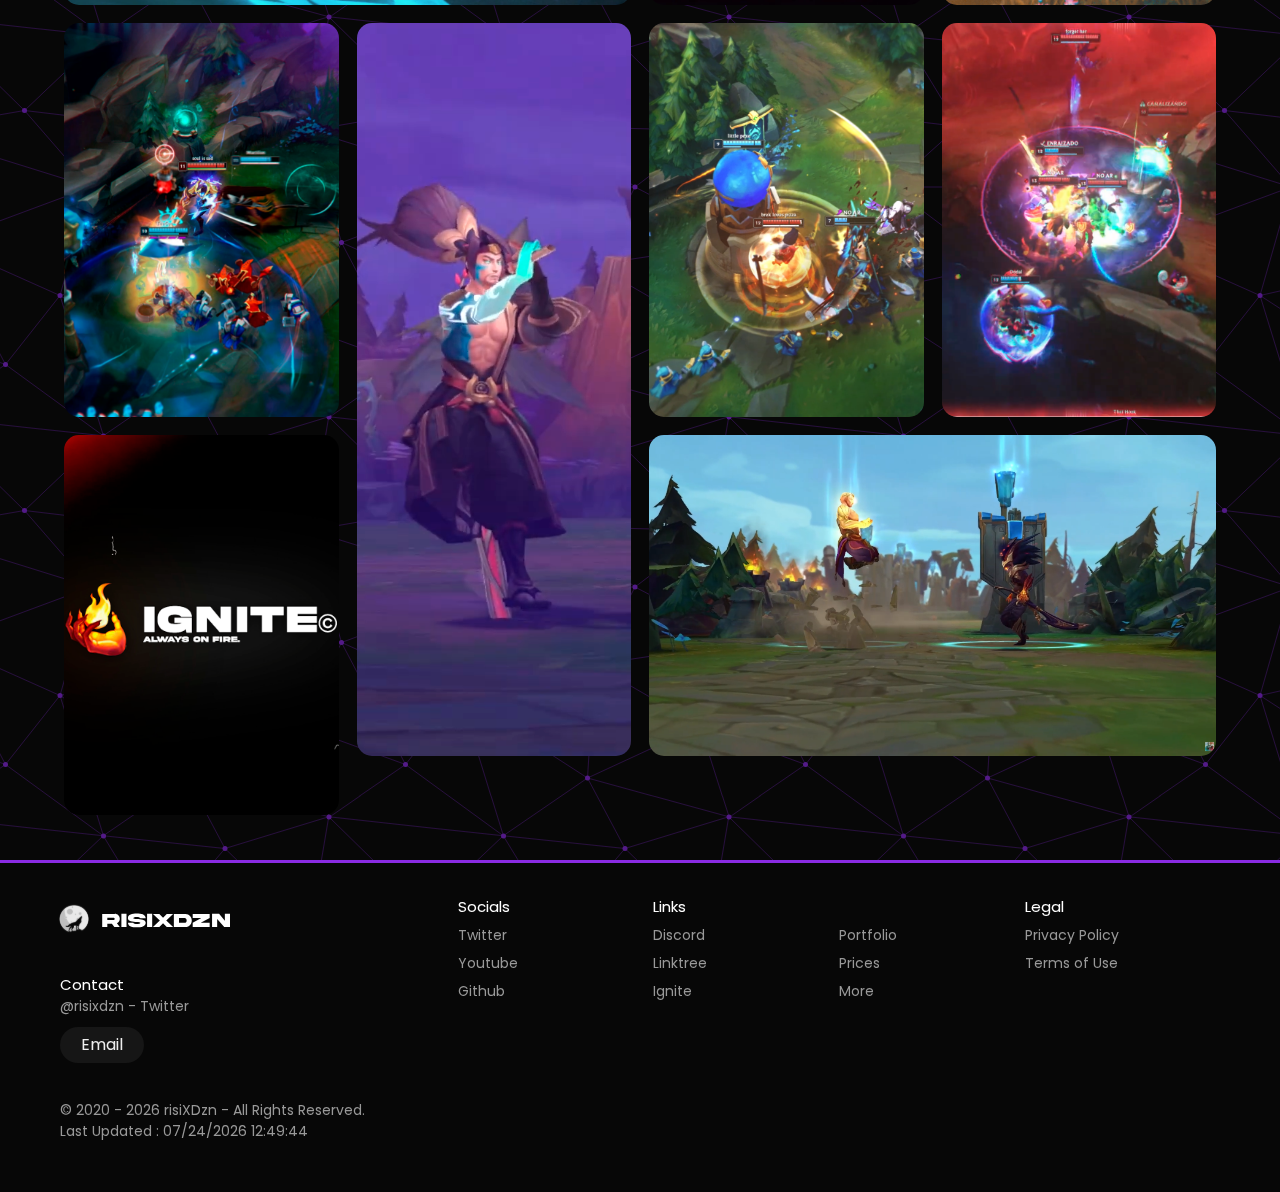
==== commit 9fb5f4da: "content update" ====
--- a/index.html
+++ b/index.html
@@ -99,6 +99,38 @@
       <!--gallery-->
       <div class="gallery">
         <div class="img">
+          <img src="Imgs-portfolio/imgs-update/joji.png" />
+          <div class="img-overlay">
+            <div class="img-description">
+              <a class="titulo-imgdesc" href="../portfolio/pages/joji.html">"Old"&nbspVFX&nbspClip.</a>
+            </div>
+          </div>
+        </div>        
+        <div class="img">
+          <img src="Imgs-portfolio/imgs-update/intro.png" />
+          <div class="img-overlay">
+            <div class="img-description">
+              <a class="titulo-imgdesc" href="../portfolio/pages/intro.html">Intro&nbspde&nbspDivulgação</a>
+            </div>
+          </div>
+        </div>
+        <div class="img">
+          <img src="Imgs-portfolio/imgs-update/buzzkill.png" />
+          <div class="img-overlay">
+            <div class="img-description">
+              <a class="titulo-imgdesc" href="../portfolio/pages/buzzkill.html">Lee&nbspSin&nbspx&nbspYasuo&nbspMontage</a>
+            </div>
+          </div>
+        </div>
+        <div class="img">
+          <img src="Imgs-portfolio/imgs-update/ignite.png" />
+          <div class="img-overlay">
+            <div class="img-description">
+              <a class="titulo-imgdesc" href="../portfolio/pages/burnfx.html">BurnFX</a>
+            </div>
+          </div>
+        </div>
+        <div class="img">
           <img class="img skeleton" src="Imgs-portfolio/imgs-update/talon.png" />
           <div class="img-overlay">
             <div class="img-description">
@@ -107,26 +139,18 @@
           </div>
         </div>
         <div class="img">
-          <img src="Imgs-portfolio/imgs-update/intro.png" />
-          <div class="img-overlay">
-            <div class="img-description">
-              <a class="titulo-imgdesc" href="../portfolio/pages/intro.html">Intro&nbspde&nbspDivulgação</a>
-            </div>
-          </div>
-        </div>
-        <div class="img">
-          <img src="Imgs-portfolio/imgs-update/buzzkill.png" />
-          <div class="img-overlay">
-            <div class="img-description">
-              <a class="titulo-imgdesc" href="../portfolio/pages/buzzkill.html">Lee&nbspSin&nbspx&nbspYasuo&nbspMontage</a>
-            </div>
-          </div>
-        </div>
-        <div class="img">
-          <img src="Imgs-portfolio/imgs-update/ignite.png" />
-          <div class="img-overlay">
-            <div class="img-description">
-              <a class="titulo-imgdesc" href="../portfolio/pages/burnfx.html">BurnFX</a>
+          <img src="Imgs-portfolio/imgs-update/cleansad.png" />
+          <div class="img-overlay">
+            <div class="img-description">
+              <a class="titulo-imgdesc" href="../portfolio/pages/cleansad.html">Montage&nbsp-&nbspClean</a>
+            </div>
+          </div>
+        </div>
+        <div class="img">
+          <img src="Imgs-portfolio/imgs-update/twitterclean.png" />
+          <div class="img-overlay">
+            <div class="img-description">
+              <a class="titulo-imgdesc" href="../portfolio/pages/twitterclean.html">Twitter&nbsp-&nbspClean</a>
             </div>
           </div>
         </div>
@@ -135,30 +159,6 @@
           <div class="img-overlay">
             <div class="img-description">
               <a class="titulo-imgdesc" href="../portfolio/pages/leeashe.html">Clip&nbspcom&nbspOverlays</a>
-            </div>
-          </div>
-        </div>
-        <div class="img">
-          <img src="Imgs-portfolio/imgs-update/cleansad.png" />
-          <div class="img-overlay">
-            <div class="img-description">
-              <a class="titulo-imgdesc" href="../portfolio/pages/cleansad.html">Montage&nbsp-&nbspClean</a>
-            </div>
-          </div>
-        </div>
-        <div class="img">
-          <img src="Imgs-portfolio/imgs-update/gameplay.png" />
-          <div class="img-overlay">
-            <div class="img-description">
-              <a class="titulo-imgdesc" href="../portfolio/pages/gameplay.html">Gameplay</a>
-            </div>
-          </div>
-        </div>
-        <div class="img">
-          <img src="Imgs-portfolio/imgs-update/twitterclean.png" />
-          <div class="img-overlay">
-            <div class="img-description">
-              <a class="titulo-imgdesc" href="../portfolio/pages/twitterclean.html">Twitter&nbsp-&nbspClean</a>
             </div>
           </div>
         </div>
@@ -262,7 +262,7 @@
               <i class="fa-solid fa-book"></i><a href="https://risixdzn.github.io/portfolio"> Portfolio</a>
             </li>
             <li>
-              <i class="fa-brands fa-bitcoin"></i><a href="#"> Prices</a>
+              <i class="fa-brands fa-bitcoin"></i><a href="#"> Prices</a>              
             </li>
             <li>
               <i class="fa-solid fa-plus"></i><a href="#"> More</a>
--- a/portfoliostyle.css
+++ b/portfoliostyle.css
@@ -313,7 +313,7 @@
   backdrop-filter: blur(5px);  
   border-radius: 25px;
   z-index: 98;  
-  
+  animation: float 3s ease-in-out infinite;  
 }
 
 .preloader .spinner {
@@ -368,6 +368,7 @@
   height: 100%;
   width: 100%;
 }
+
 .main h1 {
   position: relative;
   height: auto;
@@ -377,7 +378,7 @@
   transform: translateX(-50%);
   margin: 5% 0 2% 0;
   text-align: center;
-  font-size: 3.8em;
+  font-size: 4.8em;
   font-weight: 700;
   letter-spacing: 1.5px;
   color: #ffffff;
@@ -735,3 +736,19 @@
     transform: rotateX(-10deg);
   }
 }
+
+@keyframes float {
+	0% {
+		box-shadow: 0 5px 15px 0px rgba(0,0,0,0.6);
+		transform: translate(-50%, -50%);
+	}
+	50% {
+		box-shadow: 0 25px 15px 0px rgba(0,0,0,0.2);
+		transform: translate(-50%, -55%);
+	}
+	100% {
+		box-shadow: 0 5px 15px 0px rgba(0,0,0,0.6);
+		transform: translate(-50%, -50%);
+	}
+}
+
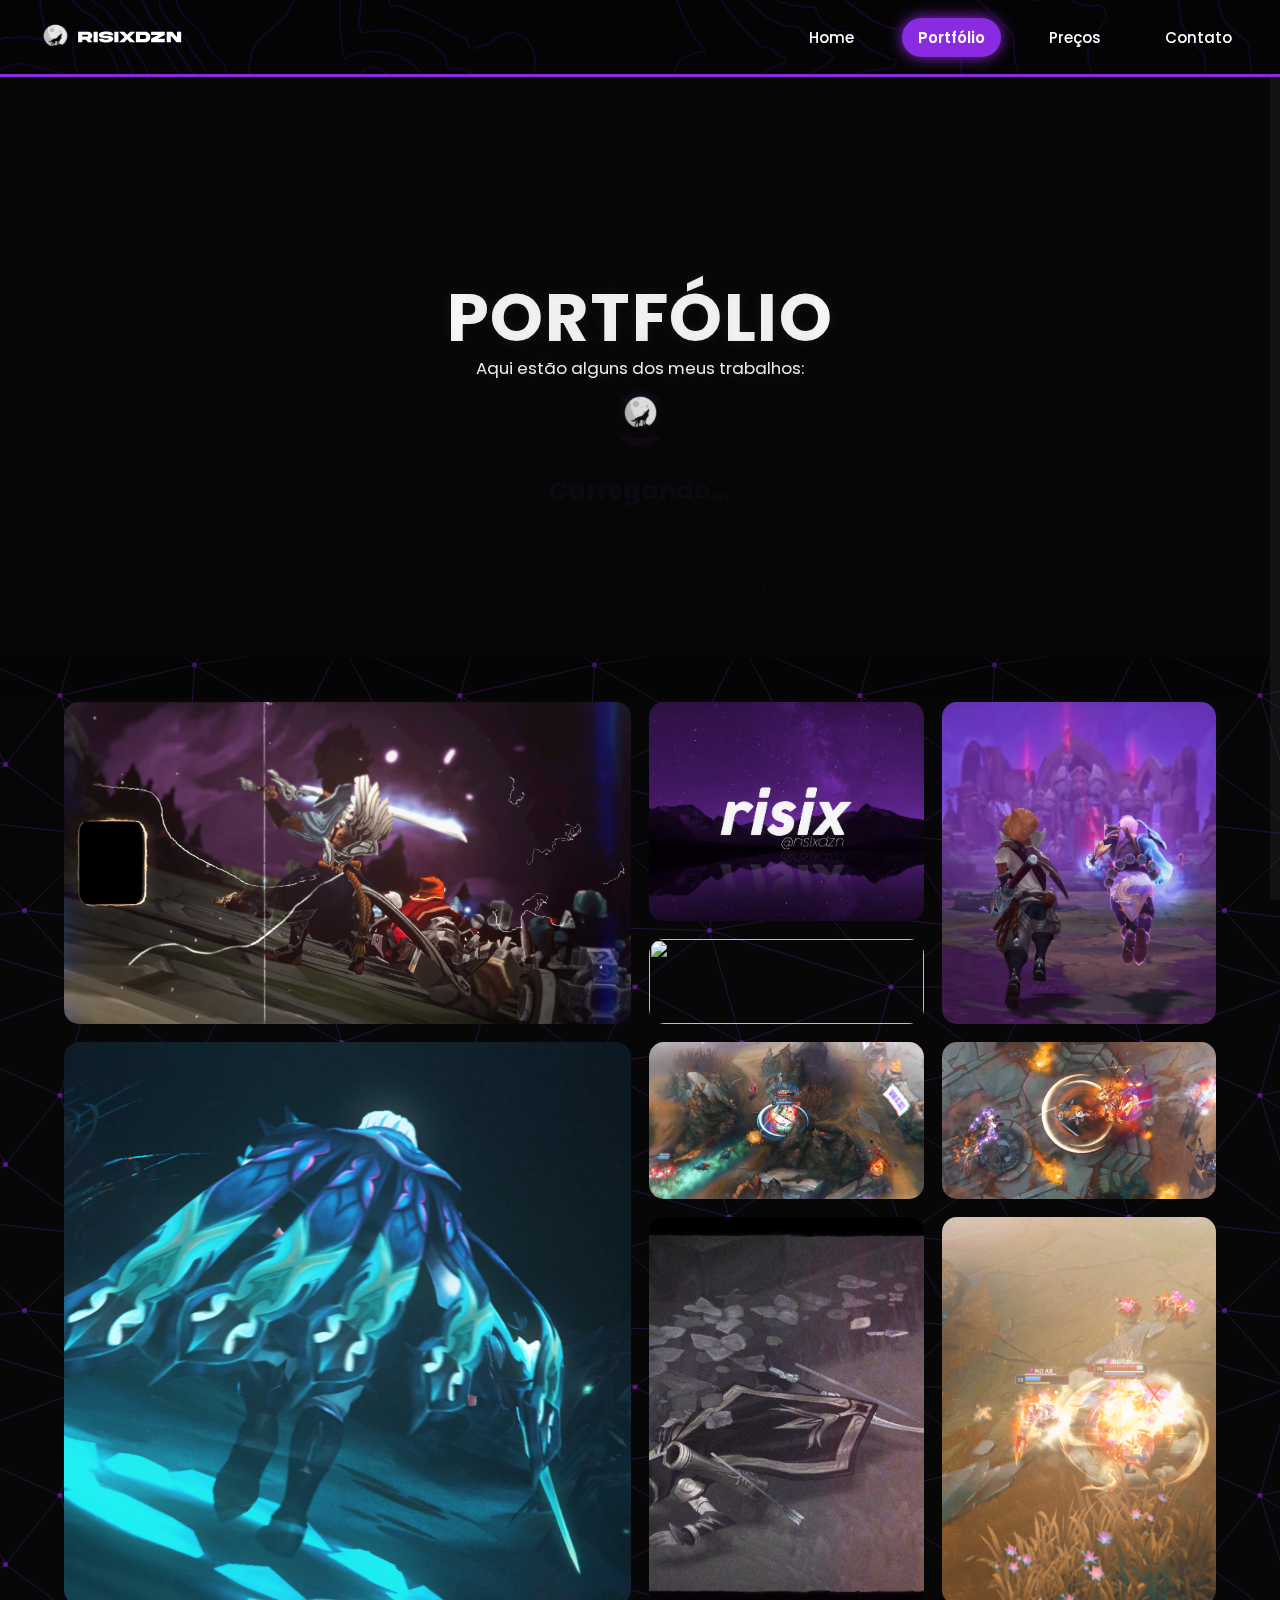
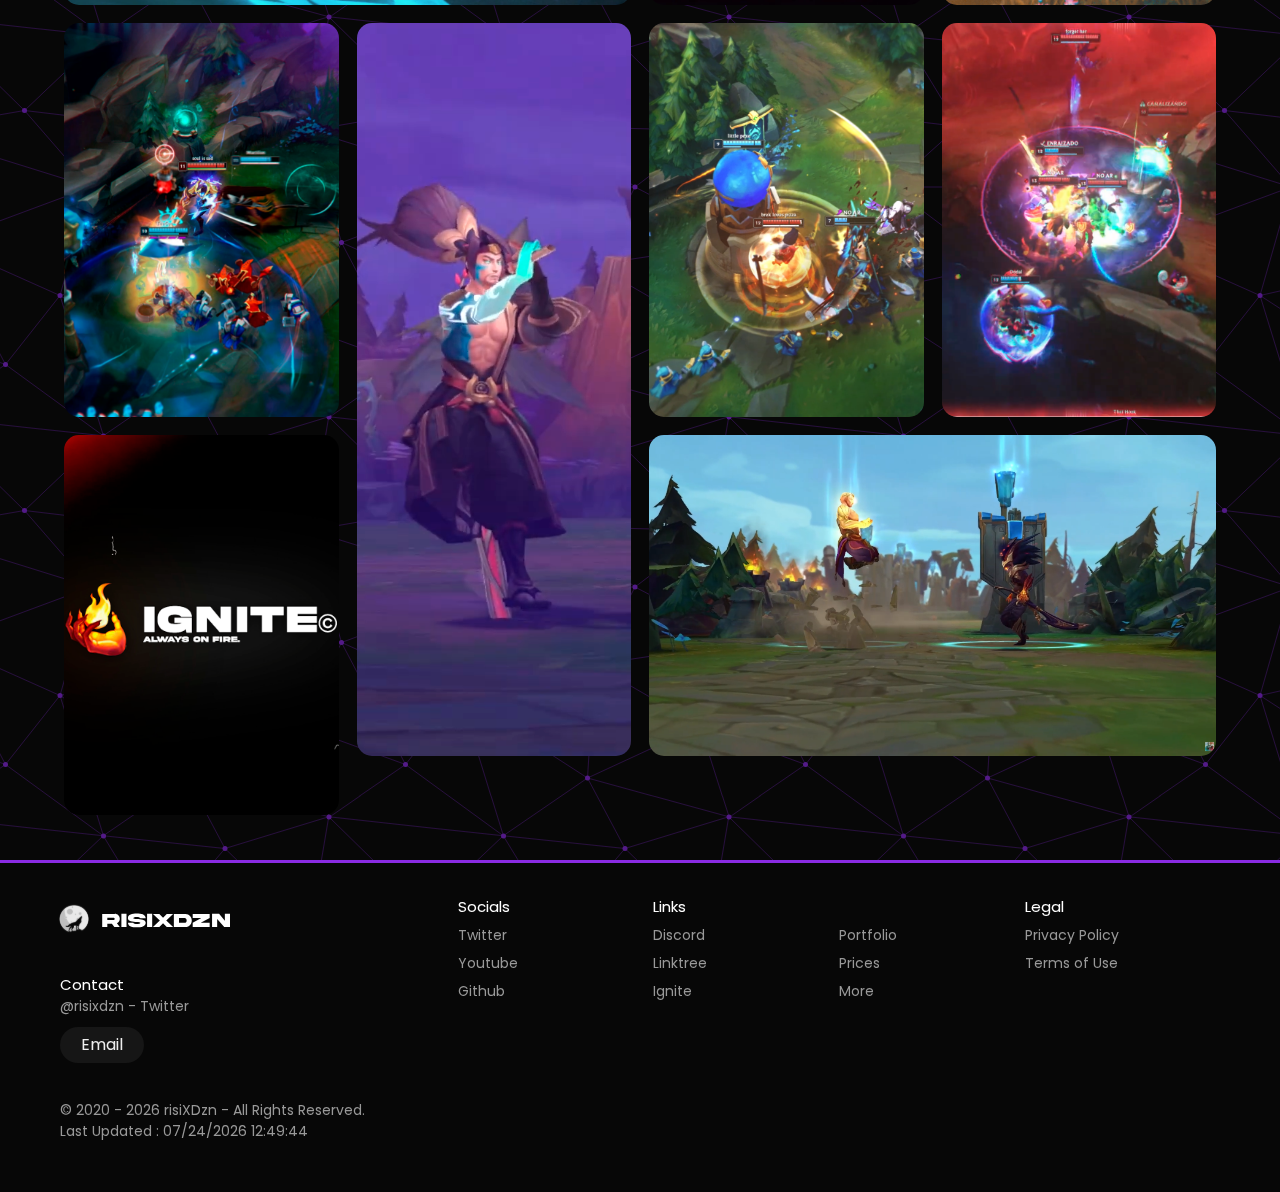
==== commit 451c9374: "OG IMAGE COMMIT" ====
--- a/index.html
+++ b/index.html
@@ -9,12 +9,15 @@
     <link rel="stylesheet" href="https://cdnjs.cloudflare.com/ajax/libs/ionicons/2.0.1/css/ionicons.min.css">
     <script src="https://kit.fontawesome.com/53a67ba7bc.js" crossorigin="anonymous"></script>
     <script src="https://cdnjs.cloudflare.com/ajax/libs/jquery/3.6.0/jquery.min.js"></script>
+    
     <meta property='og:title' content='Portfolio - Ricardo Amorim' />
-    <meta property='og:image' content='https://i.ibb.co/YbmqhTb/imagem-2022-04-23-183013751.png' />
+    <meta property='og:image' content="https://i.ibb.co/ZWhn6yY/og-image-PORTFOLIO.png" />
     <meta property='og:description' content='Editor de Vídeos. Experiente em Premiere, After Effects e Photoshop.' />
     <meta property='og:url' content='https://risixdzn.github.io/portfolio/' />
     <meta property='og:image:width' content='1200' />
     <meta property='og:image:height' content='627' />
+    <meta content="#8a2be2" data-react-helmet="true" name="theme-color" />
+    <meta name="twitter:card" content="summary_large_image">
   </head>
   <body onload="loadvanish()">
 
